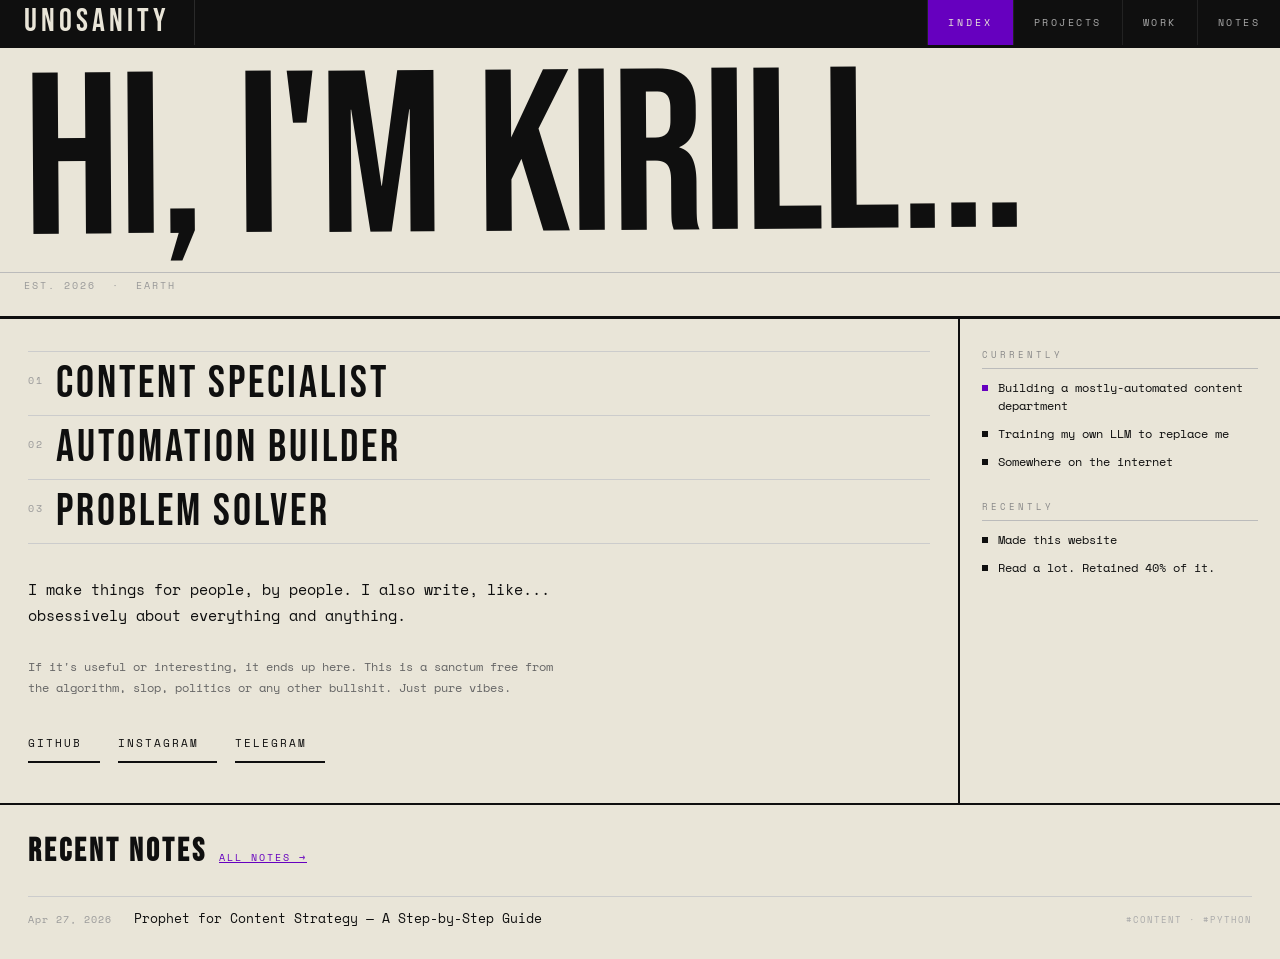
==== index.html @ cff2ff61 "Changed Hero Text" ====
<!DOCTYPE html><html lang="en"><head>


<meta charset="UTF-8">
<meta name="viewport" content="width=device-width, initial-scale=1.0">
<title>unosanity</title>
<link rel="stylesheet" href="style.css">
<script src="tweaks-apply.js"></script>
<style>
/* ─── HOME SPECIFIC ─── */
.hero {
  padding: 0 0 0 0;
  border-bottom: 3px solid var(--ink);
  overflow: hidden;
  position: relative;
}

.hero-name {
  font-family: var(--display);
  font-size: clamp(72px, 18vw, 240px);
  line-height: 0.85;
  letter-spacing: -2px;
  color: var(--ink);
  padding: 20px 24px 0;
  display: block;
  position: relative;
  /* slight askew */
  transform: rotate(-0.4deg);
  transform-origin: left bottom;
  word-break: break-word;
}

.hero-handle-row {
  display: flex;
  align-items: flex-end;
  justify-content: space-between;
  padding: 4px 24px 18px;
  border-top: 1px solid #bbb;
  margin-top: 8px;
  gap: 12px;
  flex-wrap: wrap;
}

.hero-handle {
  font-family: var(--display);
  font-size: clamp(28px, 4vw, 56px);
  letter-spacing: 8px;
  color: #777;
}

.hero-year {
  font-size: 10px;
  letter-spacing: 2px;
  color: #999;
  text-transform: uppercase;
  padding-bottom: 4px;
}

/* ─── CONTENT GRID ─── */
.content-grid {
  display: grid;
  grid-template-columns: 1fr 320px;
  border-bottom: 2px solid var(--ink);
}

@media (max-width: 820px) {
  .content-grid { grid-template-columns: 1fr; }
  .bio-col { border-right: none !important; border-bottom: 2px solid var(--ink); }
}

.bio-col {
  padding: 32px 28px 40px;
  border-right: 2px solid var(--ink);
}

.bio-intro {
  font-size: 15px;
  line-height: 1.75;
  max-width: 600px;
  margin-bottom: 28px;
}

.bio-intro strong { font-weight: 700; }

.tagline-stack {
  display: flex;
  flex-direction: column;
  gap: 0;
  margin-bottom: 32px;
}

.tagline-item {
  font-family: var(--display);
  font-size: clamp(28px, 3.5vw, 48px);
  letter-spacing: 3px;
  line-height: 1.05;
  border-top: 1px solid #ccc;
  padding: 8px 0;
}

.tagline-item:last-child { border-bottom: 1px solid #ccc; }

.tagline-item span {
  font-family: var(--mono);
  font-size: 10px;
  letter-spacing: 2px;
  color: #999;
  vertical-align: middle;
  margin-right: 12px;
  text-transform: uppercase;
}

/* links row */
.links-row {
  display: flex;
  flex-wrap: wrap;
  gap: 0;
  margin-top: 8px;
}

.ext-link {
  font-size: 11px;
  letter-spacing: 2px;
  text-transform: uppercase;
  padding: 8px 18px 8px 0;
  margin-right: 18px;
  border-bottom: 2px solid var(--ink);
  text-decoration: none;
  transition: color 0.1s;
}

.ext-link:hover { color: var(--red); border-color: var(--red); }

/* ─── STATUS SIDEBAR ─── */
.status-col {
  padding: 28px 22px;
}

.status-block {
  margin-bottom: 28px;
}

.status-block-title {
  font-size: 9px;
  letter-spacing: 3px;
  text-transform: uppercase;
  color: #888;
  border-bottom: 1px solid #bbb;
  padding-bottom: 6px;
  margin-bottom: 10px;
}

.status-item {
  display: flex;
  align-items: flex-start;
  gap: 10px;
  margin-bottom: 10px;
  font-size: 12px;
  line-height: 1.5;
}

.status-dot {
  width: 6px;
  height: 6px;
  background: var(--ink);
  flex-shrink: 0;
  margin-top: 6px;
}

.status-dot.red { background: var(--red); }

.now-playing {
  background: var(--ink);
  color: var(--bg);
  padding: 12px 14px;
  margin-top: 4px;
}

.now-playing .label {
  font-size: 8px;
  letter-spacing: 3px;
  text-transform: uppercase;
  color: #888;
  margin-bottom: 4px;
}

.now-playing .track {
  font-size: 12px;
  font-style: italic;
}

/* ─── RECENT NOTES STRIP ─── */
.recent-notes {
  padding: 20px 28px;
}

.recent-notes-header {
  display: flex;
  align-items: baseline;
  gap: 12px;
  margin-bottom: 16px;
}

.recent-notes-header h2 {
  font-family: var(--display);
  font-size: 32px;
  letter-spacing: 3px;
}

.recent-notes-header a {
  font-size: 10px;
  letter-spacing: 2px;
  text-transform: uppercase;
  color: var(--red);
  text-decoration: underline;
}

.note-row {
  display: grid;
  grid-template-columns: 90px 1fr auto;
  gap: 16px;
  align-items: baseline;
  padding: 10px 0;
  border-top: 1px solid #ccc;
  text-decoration: none;
  color: var(--ink);
  transition: background 0.1s;
}

.note-row:hover { background: rgba(0,0,0,0.03); }
.note-row:hover .note-title { text-decoration: underline; }

.note-date {
  font-size: 10px;
  color: #999;
  letter-spacing: 1px;
}

.note-title { font-size: 13px; }

.note-tags { font-size: 9px; color: #aaa; letter-spacing: 1px; text-transform: uppercase; }

/* ─── MOBILE TUNING ─── */
@media (max-width: 600px) {
  .hero-name { padding: 16px 16px 0; letter-spacing: -1px; }
  .hero-handle-row { padding: 4px 16px 14px; }
  .hero-year { font-size: 9px; letter-spacing: 1.5px; }

  .bio-col { padding: 24px 18px 30px; }
  .status-col { padding: 22px 18px; }

  .tagline-stack { margin-bottom: 24px; }
  .tagline-item { letter-spacing: 2px; padding: 10px 0; }
  .tagline-item span { margin-right: 8px; }

  .bio-intro { font-size: 14px; line-height: 1.7; margin-bottom: 22px; }

  .links-row { gap: 0; }
  .ext-link {
    font-size: 10px;
    letter-spacing: 1.5px;
    padding: 8px 14px 8px 0;
    margin-right: 14px;
  }

  .recent-notes { padding: 18px 18px; }
  .recent-notes-header h2 { font-size: 26px; letter-spacing: 2px; }
  .recent-notes-header { flex-wrap: wrap; gap: 8px; }

  .note-row {
    grid-template-columns: 1fr;
    gap: 4px;
    padding: 12px 0;
  }
  .note-date { font-size: 9px; }
  .note-title { font-size: 13px; }

  .now-playing { padding: 10px 12px; }
}

@media (max-width: 380px) {
  .hero-name { font-size: clamp(60px, 17vw, 100px); }
  .nav-logo { font-size: 20px; letter-spacing: 2px; padding: 0 12px; }
}
</style>
</head>
<body data-cc-id="cc-1" style="cursor: crosshair;">

<nav class="site-nav">
  <a class="nav-logo" href="index.html">UNOSANITY</a>
  <div class="nav-links">
    <a href="index.html" class="active">Index</a>
    <a href="projects.html">Projects</a>
    <a href="case-studies.html">Work</a>
    <a href="notes.html">Notes</a>
  </div>
</nav>



<main>

  <section class="hero">
    <span class="hero-name">Hi, I'm Kirill...</span>
    <div class="hero-handle-row">
      <span class="hero-year">est. 2026 &nbsp;·&nbsp; earth</span>
    </div>
  </section>

  <div class="content-grid">
    <div class="bio-col">

      <div class="tagline-stack">
        <div class="tagline-item"><span>01</span>Content Specialist</div>
        <div class="tagline-item"><span>02</span>Automation Builder</div>
        <div class="tagline-item"><span>03</span>Problem Solver</div>
      </div>

      <p class="bio-intro">
        I make things for people, by people. I also write, like... obsessively about everything and anything.
      </p>

      <p class="bio-intro" style="font-size: 12px; color: #666; max-width: 540px;">
        If it's useful or interesting, it ends up here. This is a sanctum free from the algorithm, slop, politics or any other bullshit. Just pure vibes.</p>



      <div class="links-row">
        <a class="ext-link" href="https://github.com/unosanity" target="_blank">GitHub</a>
        <a class="ext-link" href="https://instagram.com/unosanity" target="_blank">Instagram</a>
        <a class="ext-link" href="https://t.me/kaysane3x6" target="_blank">Telegram</a>
      </div>

    </div>

    <div class="status-col">

      <div class="status-block">
        <div class="status-block-title">Currently</div>
        <div class="status-item">
          <div class="status-dot red"></div>
          <div>Building a mostly-automated content department</div>
        </div>
        <div class="status-item">
          <div class="status-dot"></div>
          <div>Training my own LLM to replace me</div>
        </div>
        <div class="status-item">
          <div class="status-dot"></div>
          <div>Somewhere on the internet</div>
        </div>
      </div>

      <div class="status-block">
        <div class="status-block-title">Recently</div>
        <div class="status-item">
          <div class="status-dot"></div>
          <div>Made this website</div>
        </div>
        <div class="status-item">
          <div class="status-dot"></div>
          <div>Read a lot. Retained 40% of it.</div>
        </div>
      </div>

    </div>
  </div>

  <section class="recent-notes">
    <div class="recent-notes-header">
      <h2>Recent Notes</h2>
      <a href="notes.html">All notes →</a>
    </div>

    <a class="note-row" href="notes.html">
      <span class="note-date">Apr 27, 2026</span>
      <span class="note-title">Prophet for Content Strategy — A Step-by-Step Guide</span>
      <span class="note-tags">#content · #python</span>
    </a>

  </section>

</main>


<script src="pixel-trail.js"></script>
<script>initPixelTrail({ pixelSize: 16, fadeDuration: 1200, color: '#0f0f0f', opacity: 0.9, gooStrength: 4 });</script>
</body></html>
---- style.css ----
@import url('https://fonts.googleapis.com/css2?family=Bebas+Neue&family=Space+Mono:ital,wght@0,400;0,700;1,400&display=swap');

*, *::before, *::after { box-sizing: border-box; margin: 0; padding: 0; }

:root {
  --bg: #e9e5d8;
  --ink: #0f0f0f;
  --red: #6600bf;
  --mono: 'Space Mono', 'Courier New', monospace;
  --display: 'Bebas Neue', Impact, 'Arial Narrow', sans-serif;
}

html {
  scroll-behavior: smooth;
  -webkit-text-size-adjust: 100%;
  -webkit-tap-highlight-color: transparent;
}

body {
  background: var(--bg);
  color: var(--ink);
  font-family: var(--mono);
  font-size: 13px;
  line-height: 1.7;
  overflow-x: hidden;
  word-wrap: break-word;
  overflow-wrap: break-word;
}

img, svg, canvas { max-width: 100%; height: auto; }

a { color: inherit; text-decoration: none; }

::selection { background: var(--ink); color: var(--bg); }

/* ─── NAV ─── */
.site-nav {
  position: sticky;
  top: 0;
  z-index: 200;
  background: var(--ink);
  display: flex;
  align-items: stretch;
  height: 48px;
  border-bottom: 3px solid var(--ink);
}

.nav-logo {
  font-family: var(--display);
  font-size: 32px;
  letter-spacing: 4px;
  color: var(--bg);
  padding: 0 24px;
  display: flex;
  align-items: center;
  text-decoration: none;
  flex-shrink: 0;
  border-right: 1px solid #2a2a2a;
}

.nav-links { display: flex; margin-left: auto; }

.nav-links a {
  font-size: 10px;
  letter-spacing: 2.5px;
  text-transform: uppercase;
  color: #aaa;
  padding: 0 20px;
  display: flex;
  align-items: center;
  border-left: 1px solid #222;
  text-decoration: none;
  transition: color 0.1s, background 0.1s;
}

.nav-links a:hover { color: var(--bg); background: #1c1c1c; }
.nav-links a.active { color: var(--bg); background: var(--red); letter-spacing: 3px; }

/* mobile nav scroll */
@media (max-width: 600px) {
  .site-nav { height: 44px; }
  .nav-logo { font-size: 22px; letter-spacing: 2.5px; padding: 0 14px; }
  .nav-links {
    overflow-x: auto;
    -webkit-overflow-scrolling: touch;
    scrollbar-width: none;
  }
  .nav-links::-webkit-scrollbar { display: none; }
  .nav-links a {
    font-size: 9px;
    letter-spacing: 1.8px;
    padding: 0 12px;
    flex-shrink: 0;
  }
  .nav-links a.active { letter-spacing: 2px; }
}

/* ─── TICKER ─── */
.ticker {
  background: var(--red);
  color: var(--bg);
  font-size: 10px;
  letter-spacing: 3px;
  text-transform: uppercase;
  overflow: hidden;
  white-space: nowrap;
  padding: 6px 0;
  border-bottom: 2px solid var(--ink);
}

.ticker-inner {
  display: inline-block;
  animation: ticker 28s linear infinite;
}

@keyframes ticker {
  0%   { transform: translateX(0); }
  100% { transform: translateX(-50%); }
}

/* ─── UTILITY ─── */
.section-label {
  font-size: 10px;
  letter-spacing: 3px;
  text-transform: uppercase;
  color: #888;
  margin-bottom: 6px;
}

.ruled { border-top: 2px solid var(--ink); }
.ruled-thin { border-top: 1px solid #bbb; }
.ruled-bottom { border-bottom: 2px solid var(--ink); }

.tag-pill {
  display: inline-block;
  font-size: 9px;
  letter-spacing: 1.5px;
  text-transform: uppercase;
  border: 1px solid var(--ink);
  padding: 2px 8px;
  margin-right: 4px;
  margin-bottom: 2px;
  cursor: pointer;
  transition: background 0.1s, color 0.1s;
  font-family: var(--mono);
  min-height: 22px;
}

.tag-pill:hover,
.tag-pill.active { background: var(--ink); color: var(--bg); }

/* ─── TYPE BADGES ─── */
.type-badge {
  font-size: 9px;
  letter-spacing: 2px;
  text-transform: uppercase;
  padding: 2px 8px;
  font-family: var(--mono);
  border: 1px solid currentColor;
  display: inline-block;
}

.type-app      { color: #2a9d2a; border-color: #2a9d2a; }
.type-tool     { color: #b87c00; border-color: #b87c00; }
.type-art      { color: #1a5fc8; border-color: #1a5fc8; }
.type-essay    { color: var(--ink); border-color: var(--ink); }
.type-experiment { color: var(--red); border-color: var(--red); }

.type-automation  { color: #b87c00; border-color: #b87c00; }
.type-content     { color: #2a9d2a; border-color: #2a9d2a; }
.type-strategy    { color: #1a5fc8; border-color: #1a5fc8; }
.type-development { color: #9c27b0; border-color: #9c27b0; }

/* ─── PAGE TRANSITIONS ─── */
main { animation: fadein 0.2s ease; }
@keyframes fadein { from { opacity: 0; transform: translateY(4px); } to { opacity: 1; transform: none; } }

/* ─── MOBILE: hide pixel trail (touch screens) ─── */
@media (hover: none) and (pointer: coarse) {
  canvas[aria-hidden="true"] { display: none !important; }
}
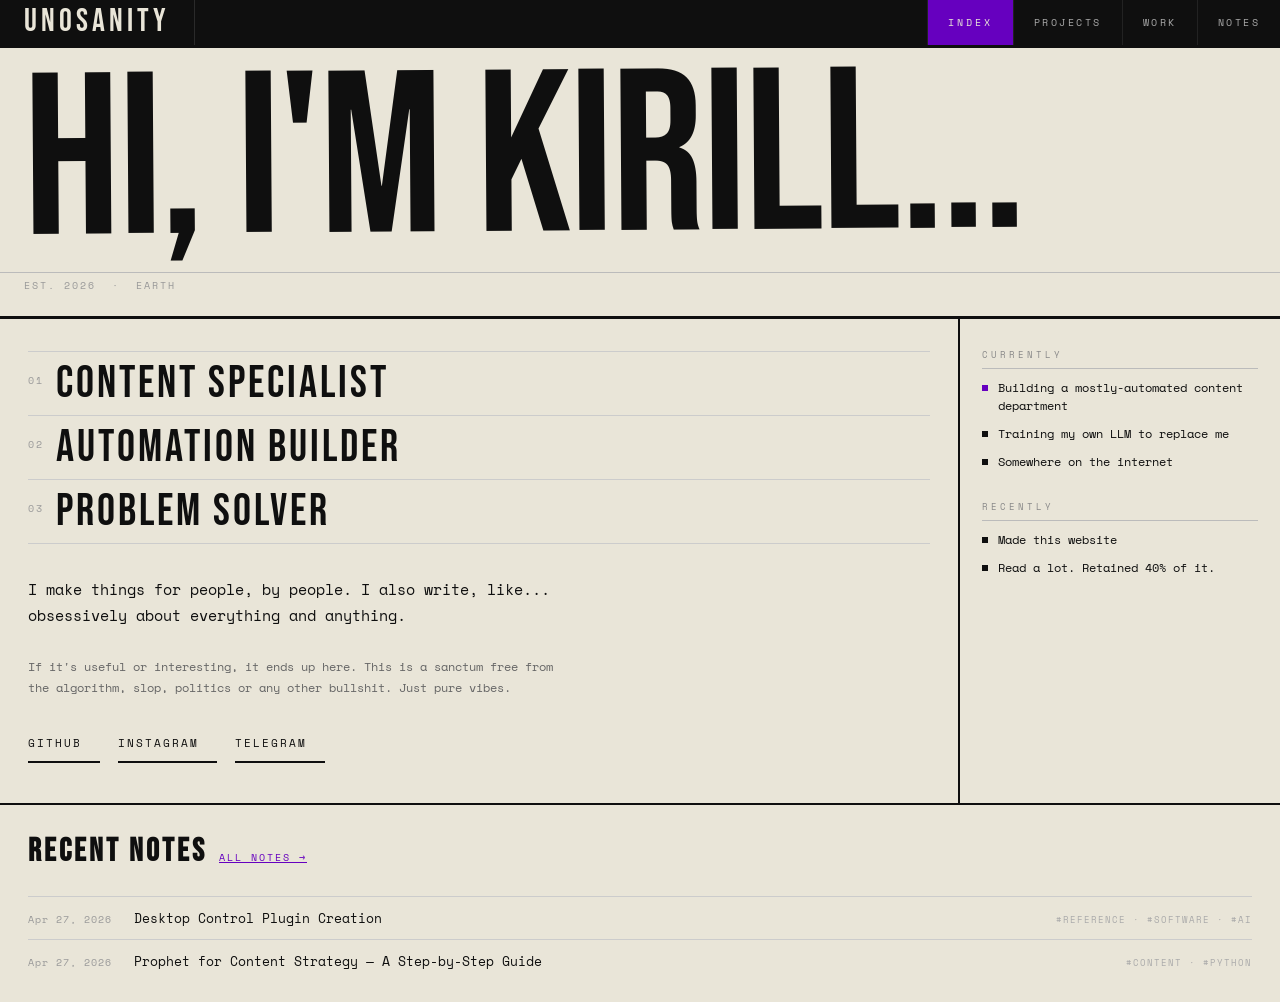
==== commit 1ec9278e: "Changed Hero Text" ====
--- a/index.html
+++ b/index.html
@@ -374,6 +374,12 @@
 
     <a class="note-row" href="notes.html">
       <span class="note-date">Apr 27, 2026</span>
+      <span class="note-title">Desktop Control Plugin Creation</span>
+      <span class="note-tags">#reference · #software · #AI</span>
+    </a>
+
+    <a class="note-row" href="notes.html">
+      <span class="note-date">Apr 27, 2026</span>
       <span class="note-title">Prophet for Content Strategy — A Step-by-Step Guide</span>
       <span class="note-tags">#content · #python</span>
     </a>
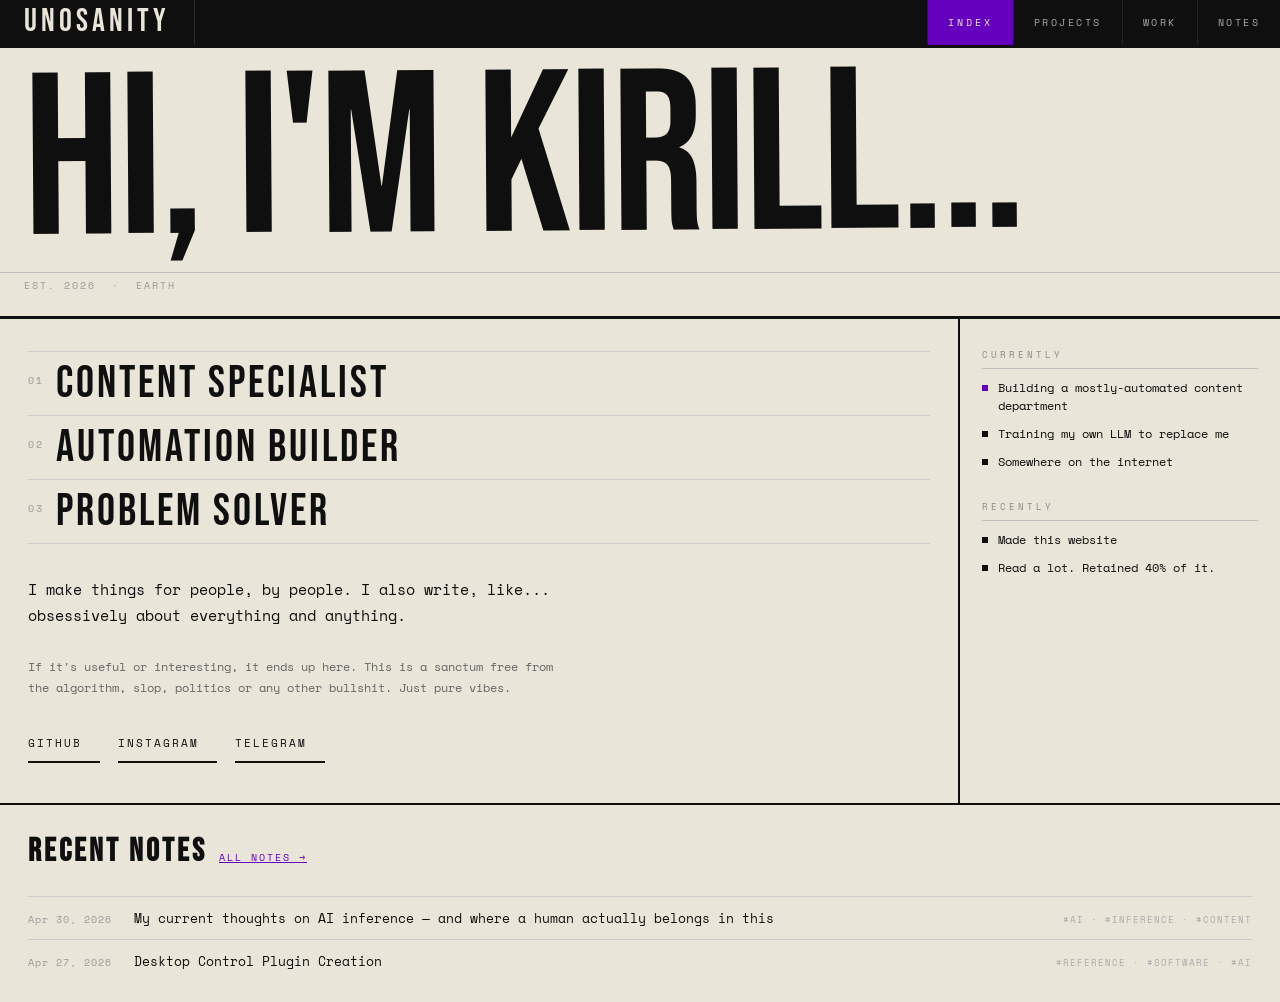
==== commit 151a11d3: "Add AI inference note" ====
--- a/index.html
+++ b/index.html
@@ -372,18 +372,18 @@
       <a href="notes.html">All notes →</a>
     </div>
 
-    <a class="note-row" href="notes.html">
+    <a class="note-row" href="notes.html#ai-inference-human-belongs">
+      <span class="note-date">Apr 30, 2026</span>
+      <span class="note-title">My current thoughts on AI inference — and where a human actually belongs in this</span>
+      <span class="note-tags">#AI · #inference · #content</span>
+    </a>
+
+    <a class="note-row" href="notes.html#desktop-control-plugin-creation">
       <span class="note-date">Apr 27, 2026</span>
       <span class="note-title">Desktop Control Plugin Creation</span>
       <span class="note-tags">#reference · #software · #AI</span>
     </a>
 
-    <a class="note-row" href="notes.html">
-      <span class="note-date">Apr 27, 2026</span>
-      <span class="note-title">Prophet for Content Strategy — A Step-by-Step Guide</span>
-      <span class="note-tags">#content · #python</span>
-    </a>
-
   </section>
 
 </main>
@@ -391,4 +391,4 @@
 
 <script src="pixel-trail.js"></script>
 <script>initPixelTrail({ pixelSize: 16, fadeDuration: 1200, color: '#0f0f0f', opacity: 0.9, gooStrength: 4 });</script>
-</body></html>+</body></html>
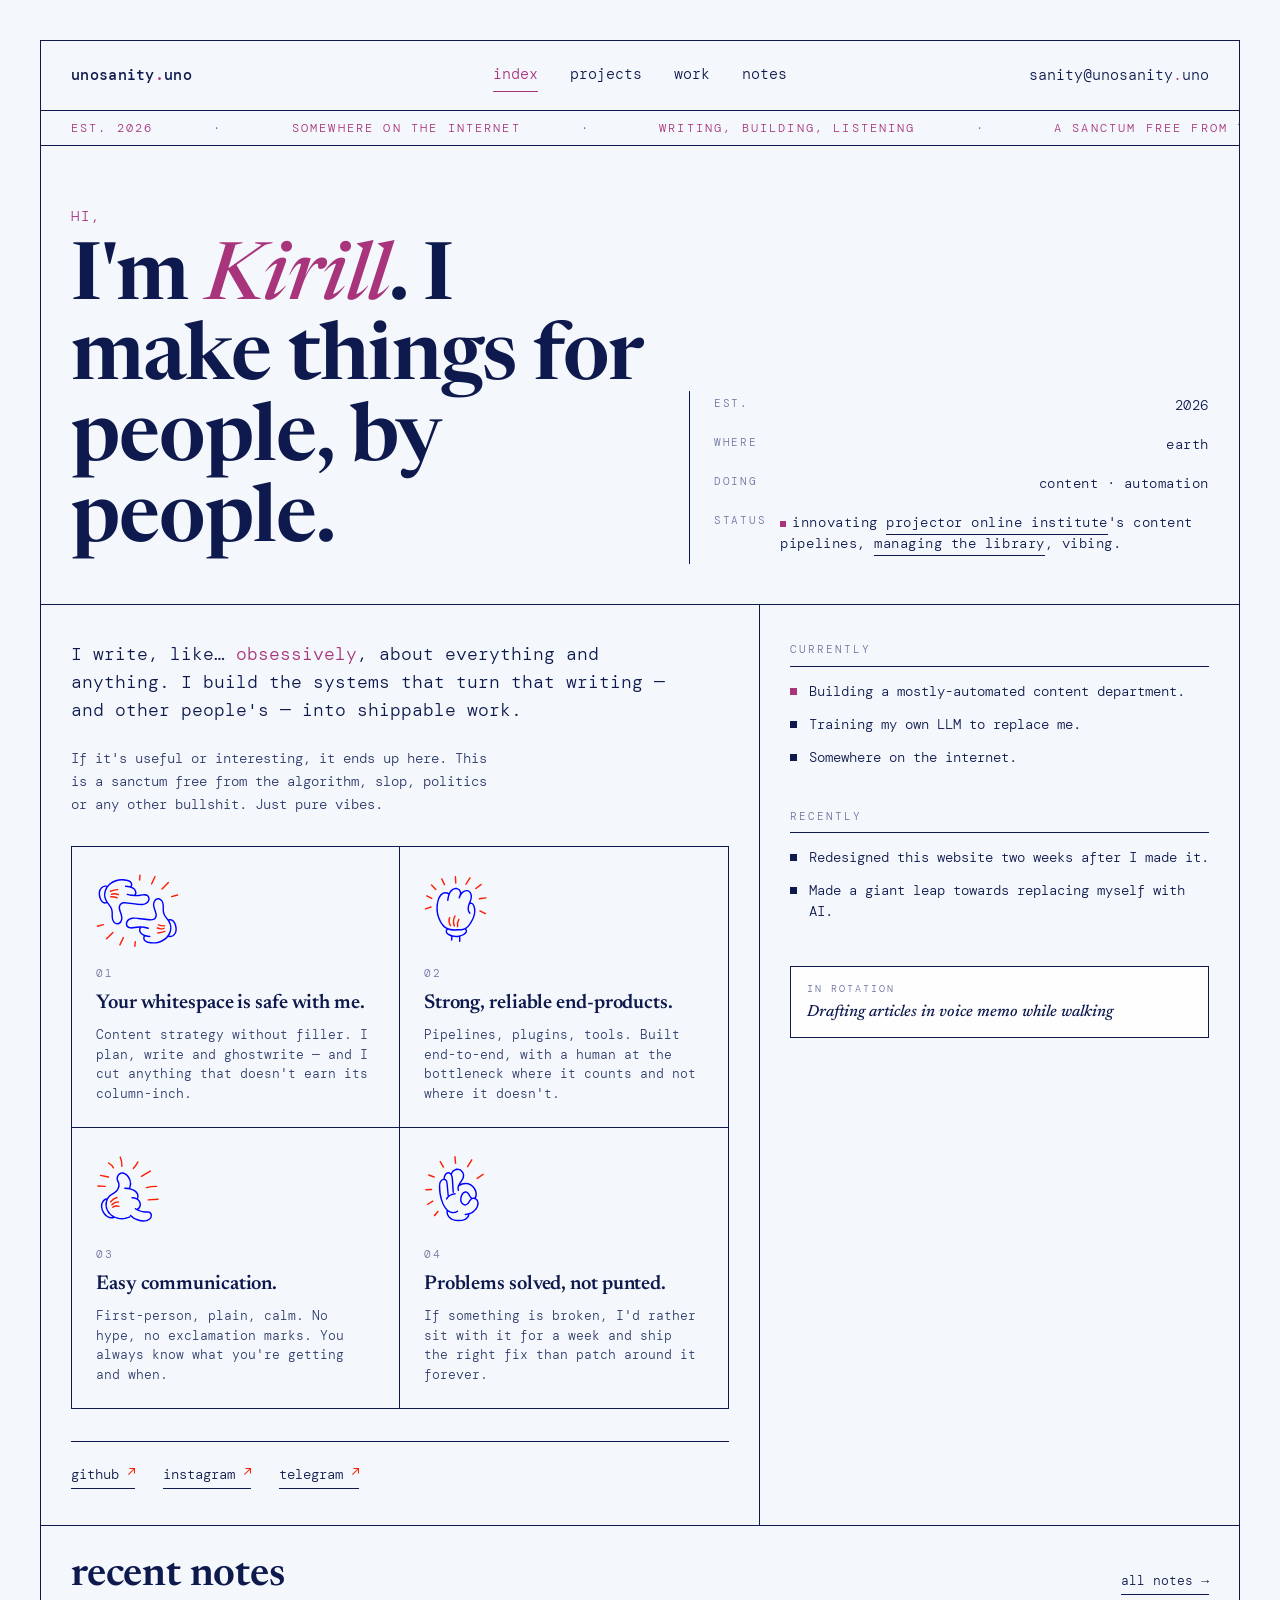
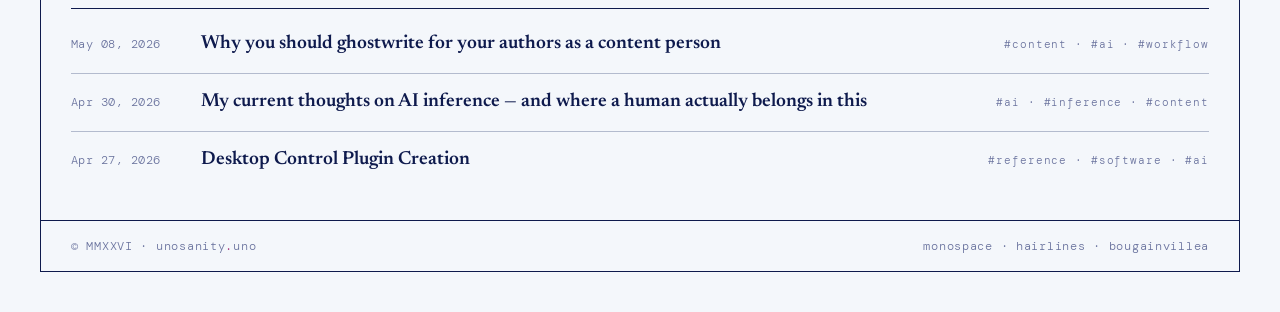
==== commit 45e68c92: "Add files via upload" ====
--- a/index.html
+++ b/index.html
@@ -1,394 +1,536 @@
-<!DOCTYPE html><html lang="en"><head>
-
-
+<!DOCTYPE html>
+<html lang="en">
+<head>
 <meta charset="UTF-8">
 <meta name="viewport" content="width=device-width, initial-scale=1.0">
 <title>unosanity</title>
+<link rel="icon" href="assets/favicon.png">
 <link rel="stylesheet" href="style.css">
-<script src="tweaks-apply.js"></script>
 <style>
-/* ─── HOME SPECIFIC ─── */
+/* ─── HOME ─────────────────────────────────────────────── */
+
 .hero {
-  padding: 0 0 0 0;
-  border-bottom: 3px solid var(--ink);
-  overflow: hidden;
-  position: relative;
-}
-
-.hero-name {
-  font-family: var(--display);
-  font-size: clamp(72px, 18vw, 240px);
-  line-height: 0.85;
-  letter-spacing: -2px;
-  color: var(--ink);
-  padding: 20px 24px 0;
-  display: block;
-  position: relative;
-  /* slight askew */
-  transform: rotate(-0.4deg);
-  transform-origin: left bottom;
-  word-break: break-word;
-}
-
-.hero-handle-row {
-  display: flex;
-  align-items: flex-end;
+  padding: 60px var(--gutter) 40px;
+  border-bottom: 1px solid var(--fg);
+  display: grid;
+  grid-template-columns: 1fr 0.9fr;
+  gap: 40px;
+  align-items: end;
+}
+
+@media (max-width: 900px) {
+  .hero { grid-template-columns: 1fr; gap: 30px; padding: 44px 18px 32px; }
+}
+
+.hero-eyebrow {
+  font-family: var(--font-mono);
+  font-size: 14px;
+  letter-spacing: var(--tracking-caps);
+  text-transform: uppercase;
+  color: var(--bougainvillea);
+  margin-bottom: 14px;
+}
+
+.hero-h1 {
+  font-family: var(--font-serif);
+  font-weight: 600;
+  font-size: clamp(44px, 6.2vw, 84px);
+  line-height: 1.02;
+  letter-spacing: -0.01em;
+  color: var(--fg);
+  max-width: 14ch;
+}
+.hero-h1 em {
+  font-style: italic;
+  font-weight: 500;
+  color: var(--bougainvillea);
+}
+
+.hero-meta {
+  font-family: var(--font-mono);
+  font-size: 13px;
+  color: var(--fg-mute);
+  letter-spacing: 0.04em;
+  display: flex;
+  flex-direction: column;
+  gap: 10px;
+  align-self: end;
+  padding-bottom: 6px;
+  border-left: 1px solid var(--fg);
+  padding-left: 24px;
+}
+.hero-meta .row {
+  display: flex;
   justify-content: space-between;
-  padding: 4px 24px 18px;
-  border-top: 1px solid #bbb;
-  margin-top: 8px;
-  gap: 12px;
-  flex-wrap: wrap;
-}
-
-.hero-handle {
-  font-family: var(--display);
-  font-size: clamp(28px, 4vw, 56px);
-  letter-spacing: 8px;
-  color: #777;
-}
-
-.hero-year {
-  font-size: 10px;
-  letter-spacing: 2px;
-  color: #999;
-  text-transform: uppercase;
-  padding-bottom: 4px;
-}
-
-/* ─── CONTENT GRID ─── */
+  gap: 14px;
+  padding: 4px 0;
+}
+.hero-meta .k { color: var(--fg-mute); text-transform: uppercase; letter-spacing: 0.16em; font-size: 11px; }
+.hero-meta .v { color: var(--fg); font-size: 14px; }
+
+@media (max-width: 900px) {
+  .hero-meta { border-left: none; border-top: 1px solid var(--fg); padding: 18px 0 0; }
+}
+
+/* ─── BIO + STATUS GRID ─────────────────────────────────── */
 .content-grid {
   display: grid;
-  grid-template-columns: 1fr 320px;
-  border-bottom: 2px solid var(--ink);
-}
-
-@media (max-width: 820px) {
+  grid-template-columns: 1.5fr 1fr;
+  border-bottom: 1px solid var(--fg);
+}
+
+@media (max-width: 900px) {
   .content-grid { grid-template-columns: 1fr; }
-  .bio-col { border-right: none !important; border-bottom: 2px solid var(--ink); }
+  .bio-col { border-right: none !important; border-bottom: 1px solid var(--fg); }
 }
 
 .bio-col {
-  padding: 32px 28px 40px;
-  border-right: 2px solid var(--ink);
+  padding: 36px var(--gutter) 40px;
+  border-right: 1px solid var(--fg);
 }
 
 .bio-intro {
-  font-size: 15px;
-  line-height: 1.75;
-  max-width: 600px;
-  margin-bottom: 28px;
-}
-
-.bio-intro strong { font-weight: 700; }
-
-.tagline-stack {
+  font-family: var(--font-mono);
+  font-weight: 300;
+  font-size: 18px;
+  line-height: 1.55;
+  max-width: 56ch;
+  margin-bottom: 22px;
+  color: var(--fg);
+}
+.bio-intro strong { font-weight: 500; }
+.bio-intro em { font-style: normal; color: var(--bougainvillea); }
+
+.bio-secondary {
+  font-family: var(--font-mono);
+  font-weight: 300;
+  font-size: 14px;
+  line-height: 1.65;
+  max-width: 52ch;
+  color: var(--fg-soft);
+  margin-bottom: 30px;
+}
+
+/* USP grid — 4-cell hairline frame with outline icons */
+.usp-grid {
+  display: grid;
+  grid-template-columns: 1fr 1fr;
+  border: 1px solid var(--fg);
+  margin-bottom: 32px;
+}
+.usp-cell {
+  padding: 22px 24px 24px;
   display: flex;
   flex-direction: column;
-  gap: 0;
-  margin-bottom: 32px;
-}
-
-.tagline-item {
-  font-family: var(--display);
-  font-size: clamp(28px, 3.5vw, 48px);
-  letter-spacing: 3px;
-  line-height: 1.05;
-  border-top: 1px solid #ccc;
-  padding: 8px 0;
-}
-
-.tagline-item:last-child { border-bottom: 1px solid #ccc; }
-
-.tagline-item span {
-  font-family: var(--mono);
+  gap: 10px;
+}
+.usp-cell:nth-child(odd) { border-right: 1px solid var(--fg); }
+.usp-cell:nth-child(-n+2) { border-bottom: 1px solid var(--fg); }
+
+.usp-cell img {
+  width: 96px;
+  height: auto;
+  margin-bottom: 4px;
+}
+
+.usp-cell h3 {
+  font-family: var(--font-serif);
+  font-weight: 600;
+  font-size: 20px;
+  line-height: 1.2;
+  color: var(--fg);
+}
+
+.usp-cell p {
+  font-family: var(--font-mono);
+  font-size: 13px;
+  font-weight: 300;
+  line-height: 1.5;
+  color: var(--fg-soft);
+}
+
+.usp-num {
+  font-family: var(--font-mono);
+  font-size: 11px;
+  letter-spacing: 0.18em;
+  color: var(--fg-mute);
+  text-transform: uppercase;
+}
+
+@media (max-width: 600px) {
+  .usp-grid { grid-template-columns: 1fr; }
+  .usp-cell:nth-child(odd) { border-right: none; }
+  .usp-cell:nth-child(-n+3) { border-bottom: 1px solid var(--fg); }
+  .usp-cell { padding: 18px 18px 22px; }
+  .usp-cell img { width: 80px; }
+}
+
+/* external links row */
+.links-row {
+  display: flex;
+  flex-wrap: wrap;
+  gap: 28px;
+  padding-top: 22px;
+  border-top: 1px solid var(--fg);
+}
+
+.ext-link {
+  position: relative;
+  font-family: var(--font-mono);
+  font-size: 14px;
+  color: var(--fg);
+  text-decoration: none;
+  padding-right: 16px;
+  transition: color var(--t-base) var(--ease);
+}
+.ext-link::after {
+  content: "";
+  position: absolute;
+  left: 0; right: 16px; bottom: -4px;
+  height: 1px;
+  background: var(--fg);
+  transition: transform var(--t-base) var(--ease), background-color var(--t-base) var(--ease);
+}
+.ext-link::before {
+  content: "";
+  position: absolute;
+  top: 4px; right: 0;
+  width: 7px; height: 7px;
+  background: url(assets/icons/link-arrow--small-14.png) center/7px no-repeat;
+  transition: transform var(--t-base) var(--ease);
+}
+.ext-link:hover { color: var(--bougainvillea); }
+.ext-link:hover::after { background: var(--bougainvillea); transform: translateY(-3px); }
+.ext-link:hover::before { transform: translate(3px, -3px); }
+
+/* ─── STATUS SIDEBAR ───────────────────────────────────── */
+.status-col {
+  padding: 36px var(--gutter) 40px;
+  display: flex;
+  flex-direction: column;
+  gap: 28px;
+}
+
+.status-block-title {
+  font-family: var(--font-mono);
+  font-size: 11px;
+  letter-spacing: 0.18em;
+  text-transform: uppercase;
+  color: var(--fg-mute);
+  border-bottom: 1px solid var(--fg);
+  padding-bottom: 8px;
+  margin-bottom: 14px;
+}
+
+.status-item {
+  display: flex;
+  align-items: flex-start;
+  gap: 12px;
+  margin-bottom: 12px;
+  font-family: var(--font-mono);
+  font-size: 14px;
+  line-height: 1.5;
+  color: var(--fg);
+}
+
+.status-dot {
+  width: 7px;
+  height: 7px;
+  background: var(--fg);
+  flex-shrink: 0;
+  margin-top: 7px;
+}
+.status-dot.accent { background: var(--bougainvillea); }
+
+.now-playing {
+  border: 1px solid var(--fg);
+  padding: 14px 16px;
+  margin-top: 4px;
+  background: var(--bg-pure);
+}
+.now-playing .label {
+  font-family: var(--font-mono);
   font-size: 10px;
-  letter-spacing: 2px;
-  color: #999;
-  vertical-align: middle;
-  margin-right: 12px;
+  letter-spacing: 0.2em;
   text-transform: uppercase;
-}
-
-/* links row */
-.links-row {
-  display: flex;
+  color: var(--fg-mute);
+  margin-bottom: 6px;
+}
+.now-playing .track {
+  font-family: var(--font-serif);
+  font-style: italic;
+  font-weight: 500;
+  font-size: 16px;
+  color: var(--fg);
+  line-height: 1.3;
+}
+
+/* ─── RECENT NOTES ─────────────────────────────────────── */
+.recent-notes {
+  padding: 30px var(--gutter) 32px;
+}
+
+.recent-notes-header {
+  display: flex;
+  align-items: baseline;
+  gap: 18px;
+  margin-bottom: 18px;
+  border-bottom: 1px solid var(--fg);
+  padding-bottom: 12px;
   flex-wrap: wrap;
-  gap: 0;
-  margin-top: 8px;
-}
-
-.ext-link {
-  font-size: 11px;
-  letter-spacing: 2px;
-  text-transform: uppercase;
-  padding: 8px 18px 8px 0;
-  margin-right: 18px;
-  border-bottom: 2px solid var(--ink);
-  text-decoration: none;
-  transition: color 0.1s;
-}
-
-.ext-link:hover { color: var(--red); border-color: var(--red); }
-
-/* ─── STATUS SIDEBAR ─── */
-.status-col {
-  padding: 28px 22px;
-}
-
-.status-block {
-  margin-bottom: 28px;
-}
-
-.status-block-title {
-  font-size: 9px;
-  letter-spacing: 3px;
-  text-transform: uppercase;
-  color: #888;
-  border-bottom: 1px solid #bbb;
-  padding-bottom: 6px;
-  margin-bottom: 10px;
-}
-
-.status-item {
-  display: flex;
-  align-items: flex-start;
-  gap: 10px;
-  margin-bottom: 10px;
-  font-size: 12px;
-  line-height: 1.5;
-}
-
-.status-dot {
-  width: 6px;
-  height: 6px;
-  background: var(--ink);
-  flex-shrink: 0;
-  margin-top: 6px;
-}
-
-.status-dot.red { background: var(--red); }
-
-.now-playing {
-  background: var(--ink);
-  color: var(--bg);
-  padding: 12px 14px;
-  margin-top: 4px;
-}
-
-.now-playing .label {
-  font-size: 8px;
-  letter-spacing: 3px;
-  text-transform: uppercase;
-  color: #888;
-  margin-bottom: 4px;
-}
-
-.now-playing .track {
-  font-size: 12px;
-  font-style: italic;
-}
-
-/* ─── RECENT NOTES STRIP ─── */
-.recent-notes {
-  padding: 20px 28px;
-}
-
-.recent-notes-header {
-  display: flex;
-  align-items: baseline;
-  gap: 12px;
-  margin-bottom: 16px;
-}
-
+}
 .recent-notes-header h2 {
-  font-family: var(--display);
-  font-size: 32px;
-  letter-spacing: 3px;
-}
-
-.recent-notes-header a {
-  font-size: 10px;
-  letter-spacing: 2px;
-  text-transform: uppercase;
-  color: var(--red);
-  text-decoration: underline;
+  font-family: var(--font-serif);
+  font-weight: 600;
+  font-size: clamp(28px, 3.4vw, 40px);
+  line-height: 1;
+  color: var(--fg);
+}
+.recent-notes-header .all-notes {
+  margin-left: auto;
+  font-family: var(--font-mono);
+  font-size: 13px;
 }
 
 .note-row {
   display: grid;
-  grid-template-columns: 90px 1fr auto;
-  gap: 16px;
+  grid-template-columns: 110px 1fr auto;
+  gap: 20px;
   align-items: baseline;
-  padding: 10px 0;
-  border-top: 1px solid #ccc;
+  padding: 16px 0;
+  border-top: 1px solid color-mix(in oklab, var(--fg) 25%, var(--bg));
   text-decoration: none;
-  color: var(--ink);
-  transition: background 0.1s;
-}
-
-.note-row:hover { background: rgba(0,0,0,0.03); }
-.note-row:hover .note-title { text-decoration: underline; }
-
-.note-date {
-  font-size: 10px;
-  color: #999;
-  letter-spacing: 1px;
-}
-
-.note-title { font-size: 13px; }
-
-.note-tags { font-size: 9px; color: #aaa; letter-spacing: 1px; text-transform: uppercase; }
-
-/* ─── MOBILE TUNING ─── */
-@media (max-width: 600px) {
-  .hero-name { padding: 16px 16px 0; letter-spacing: -1px; }
-  .hero-handle-row { padding: 4px 16px 14px; }
-  .hero-year { font-size: 9px; letter-spacing: 1.5px; }
-
-  .bio-col { padding: 24px 18px 30px; }
-  .status-col { padding: 22px 18px; }
-
-  .tagline-stack { margin-bottom: 24px; }
-  .tagline-item { letter-spacing: 2px; padding: 10px 0; }
-  .tagline-item span { margin-right: 8px; }
-
-  .bio-intro { font-size: 14px; line-height: 1.7; margin-bottom: 22px; }
-
-  .links-row { gap: 0; }
-  .ext-link {
-    font-size: 10px;
-    letter-spacing: 1.5px;
-    padding: 8px 14px 8px 0;
-    margin-right: 14px;
-  }
-
-  .recent-notes { padding: 18px 18px; }
-  .recent-notes-header h2 { font-size: 26px; letter-spacing: 2px; }
-  .recent-notes-header { flex-wrap: wrap; gap: 8px; }
-
+  color: var(--fg);
+  transition: background var(--t-base) var(--ease);
+}
+.note-row:hover { background: var(--bg-frost); }
+.note-row:first-of-type { border-top-color: transparent; padding-top: 4px; }
+
+.note-row .note-date {
+  font-family: var(--font-mono);
+  font-size: 12px;
+  color: var(--fg-mute);
+  letter-spacing: 0.04em;
+}
+
+.note-row .note-title {
+  font-family: var(--font-serif);
+  font-weight: 600;
+  font-size: 19px;
+  line-height: 1.3;
+  color: var(--fg);
+  transition: color var(--t-base) var(--ease);
+}
+
+.note-row:hover .note-title { color: var(--bougainvillea); }
+
+.note-row .note-tags {
+  font-family: var(--font-mono);
+  font-size: 11px;
+  letter-spacing: 0.08em;
+  text-transform: lowercase;
+  color: var(--fg-mute);
+  text-align: right;
+}
+
+@media (max-width: 720px) {
   .note-row {
     grid-template-columns: 1fr;
     gap: 4px;
-    padding: 12px 0;
+    padding: 14px 0;
   }
-  .note-date { font-size: 9px; }
-  .note-title { font-size: 13px; }
-
-  .now-playing { padding: 10px 12px; }
-}
-
-@media (max-width: 380px) {
-  .hero-name { font-size: clamp(60px, 17vw, 100px); }
-  .nav-logo { font-size: 20px; letter-spacing: 2px; padding: 0 12px; }
-}
+  .note-row .note-tags { text-align: left; }
+}
+
+/* ─── FOOTER ────────────────────────────────────────────── */
+.site-footer {
+  border-top: 1px solid var(--fg);
+  padding: 16px var(--gutter);
+  display: flex;
+  align-items: center;
+  justify-content: space-between;
+  font-family: var(--font-mono);
+  font-size: 12px;
+  color: var(--fg-mute);
+  letter-spacing: 0.06em;
+  flex-wrap: wrap;
+  gap: 12px;
+}
+.site-footer em { font-style: normal; color: var(--bougainvillea); }
 </style>
 </head>
-<body data-cc-id="cc-1" style="cursor: crosshair;">
-
-<nav class="site-nav">
-  <a class="nav-logo" href="index.html">UNOSANITY</a>
-  <div class="nav-links">
-    <a href="index.html" class="active">Index</a>
-    <a href="projects.html">Projects</a>
-    <a href="case-studies.html">Work</a>
-    <a href="notes.html">Notes</a>
-  </div>
-</nav>
-
-
-
-<main>
-
-  <section class="hero">
-    <span class="hero-name">Hi, I'm Kirill...</span>
-    <div class="hero-handle-row">
-      <span class="hero-year">est. 2026 &nbsp;·&nbsp; earth</span>
+<body>
+
+<div class="frame">
+
+  <nav class="site-nav">
+    <a class="nav-logo" href="index.html">unosanity<em>.</em>uno</a>
+    <div class="nav-links">
+      <a href="index.html" class="active">index</a>
+      <a href="projects.html">projects</a>
+      <a href="case-studies.html">work</a>
+      <a href="notes.html">notes</a>
     </div>
-  </section>
-
-  <div class="content-grid">
-    <div class="bio-col">
-
-      <div class="tagline-stack">
-        <div class="tagline-item"><span>01</span>Content Specialist</div>
-        <div class="tagline-item"><span>02</span>Automation Builder</div>
-        <div class="tagline-item"><span>03</span>Problem Solver</div>
-      </div>
-
-      <p class="bio-intro">
-        I make things for people, by people. I also write, like... obsessively about everything and anything.
-      </p>
-
-      <p class="bio-intro" style="font-size: 12px; color: #666; max-width: 540px;">
-        If it's useful or interesting, it ends up here. This is a sanctum free from the algorithm, slop, politics or any other bullshit. Just pure vibes.</p>
-
-
-
-      <div class="links-row">
-        <a class="ext-link" href="https://github.com/unosanity" target="_blank">GitHub</a>
-        <a class="ext-link" href="https://instagram.com/unosanity" target="_blank">Instagram</a>
-        <a class="ext-link" href="https://t.me/kaysane3x6" target="_blank">Telegram</a>
-      </div>
-
-    </div>
-
-    <div class="status-col">
-
-      <div class="status-block">
-        <div class="status-block-title">Currently</div>
-        <div class="status-item">
-          <div class="status-dot red"></div>
-          <div>Building a mostly-automated content department</div>
-        </div>
-        <div class="status-item">
-          <div class="status-dot"></div>
-          <div>Training my own LLM to replace me</div>
-        </div>
-        <div class="status-item">
-          <div class="status-dot"></div>
-          <div>Somewhere on the internet</div>
-        </div>
-      </div>
-
-      <div class="status-block">
-        <div class="status-block-title">Recently</div>
-        <div class="status-item">
-          <div class="status-dot"></div>
-          <div>Made this website</div>
-        </div>
-        <div class="status-item">
-          <div class="status-dot"></div>
-          <div>Read a lot. Retained 40% of it.</div>
-        </div>
-      </div>
-
+    <a class="nav-email" href="https://t.me/kaysane3x6">sanity@unosanity<em>.</em>uno</a>
+  </nav>
+
+  <div class="ticker">
+    <div class="ticker-inner">
+      <span>est. 2026</span><span class="dot">·</span>
+      <span>somewhere on the internet</span><span class="dot">·</span>
+      <span>writing, building, listening</span><span class="dot">·</span>
+      <span>a sanctum free from the algorithm</span><span class="dot">·</span>
+      <span>est. 2026</span><span class="dot">·</span>
+      <span>somewhere on the internet</span><span class="dot">·</span>
+      <span>writing, building, listening</span><span class="dot">·</span>
+      <span>a sanctum free from the algorithm</span><span class="dot">·</span>
     </div>
   </div>
 
-  <section class="recent-notes">
-    <div class="recent-notes-header">
-      <h2>Recent Notes</h2>
-      <a href="notes.html">All notes →</a>
+  <main>
+
+    <section class="hero">
+      <div>
+        <div class="hero-eyebrow">Hi,</div>
+        <h1 class="hero-h1">I'm <em>Kirill</em>. I make things for people, by people.</h1>
+      </div>
+      <div class="hero-meta">
+        <div class="row"><span class="k">Est.</span><span class="v">2026</span></div>
+        <div class="row"><span class="k">Where</span><span class="v">earth</span></div>
+        <div class="row"><span class="k">Doing</span><span class="v">content · automation</span></div>
+        <div class="row"><span class="k">Status</span><span class="v"><span style="display:inline-block;width:6px;height:6px;background:var(--bougainvillea);margin-right:6px;vertical-align:middle"></span>innovating <a href="https://prjctr.com" target="_blank" rel="noopener" class="ks-link">projector online institute</a>'s content pipelines, <a href="https://prjctr.com/library" target="_blank" rel="noopener" class="ks-link">managing the library</a>, vibing.</span></div>
+      </div>
+    </section>
+
+    <div class="content-grid">
+
+      <section class="bio-col">
+
+        <p class="bio-intro">
+          I write, like… <em>obsessively</em>, about everything and anything. I build the systems that turn that writing — and other people's — into shippable work.
+        </p>
+
+        <p class="bio-secondary">
+          If it's useful or interesting, it ends up here. This is a sanctum free from the algorithm, slop, politics or any other bullshit. Just pure vibes.
+        </p>
+
+        <div class="usp-grid">
+          <div class="usp-cell">
+            <img src="assets/icons/icon-whitespace.svg" alt="">
+            <span class="usp-num">01</span>
+            <h3>Your whitespace is safe with me.</h3>
+            <p>Content strategy without filler. I plan, write and ghostwrite — and I cut anything that doesn't earn its column-inch.</p>
+          </div>
+          <div class="usp-cell">
+            <img src="assets/icons/icon-strong.svg" alt="">
+            <span class="usp-num">02</span>
+            <h3>Strong, reliable end-products.</h3>
+            <p>Pipelines, plugins, tools. Built end-to-end, with a human at the bottleneck where it counts and not where it doesn't.</p>
+          </div>
+          <div class="usp-cell">
+            <img src="assets/icons/icon-call.svg" alt="">
+            <span class="usp-num">03</span>
+            <h3>Easy communication.</h3>
+            <p>First-person, plain, calm. No hype, no exclamation marks. You always know what you're getting and when.</p>
+          </div>
+          <div class="usp-cell">
+            <img src="assets/icons/icon-ok.svg" alt="">
+            <span class="usp-num">04</span>
+            <h3>Problems solved, not punted.</h3>
+            <p>If something is broken, I'd rather sit with it for a week and ship the right fix than patch around it forever.</p>
+          </div>
+        </div>
+
+        <div class="links-row">
+          <a class="ext-link" href="https://github.com/unosanity" target="_blank" rel="noopener">github</a>
+          <a class="ext-link" href="https://instagram.com/unosanity" target="_blank" rel="noopener">instagram</a>
+          <a class="ext-link" href="https://t.me/kaysane3x6" target="_blank" rel="noopener">telegram</a>
+        </div>
+
+      </section>
+
+      <aside class="status-col">
+
+        <div class="status-block">
+          <div class="status-block-title">Currently</div>
+          <div class="status-item">
+            <div class="status-dot accent"></div>
+            <div>Building a mostly-automated content department.</div>
+          </div>
+          <div class="status-item">
+            <div class="status-dot"></div>
+            <div>Training my own LLM to replace me.</div>
+          </div>
+          <div class="status-item">
+            <div class="status-dot"></div>
+            <div>Somewhere on the internet.</div>
+          </div>
+        </div>
+
+        <div class="status-block">
+          <div class="status-block-title">Recently</div>
+          <div class="status-item">
+            <div class="status-dot"></div>
+            <div>Redesigned this website two weeks after I made it.</div>
+          </div>
+          <div class="status-item">
+            <div class="status-dot"></div>
+            <div>Made a giant leap towards replacing myself with AI.</div>
+          </div>
+        </div>
+
+        <div class="now-playing">
+          <div class="label">In rotation</div>
+          <div class="track">Drafting articles in voice memo while walking</div>
+        </div>
+
+      </aside>
+
     </div>
 
-    <a class="note-row" href="notes.html#ai-inference-human-belongs">
-      <span class="note-date">Apr 30, 2026</span>
-      <span class="note-title">My current thoughts on AI inference — and where a human actually belongs in this</span>
-      <span class="note-tags">#AI · #inference · #content</span>
-    </a>
-
-    <a class="note-row" href="notes.html#desktop-control-plugin-creation">
-      <span class="note-date">Apr 27, 2026</span>
-      <span class="note-title">Desktop Control Plugin Creation</span>
-      <span class="note-tags">#reference · #software · #AI</span>
-    </a>
-
-  </section>
-
-</main>
-
+    <section class="recent-notes">
+      <div class="recent-notes-header">
+        <h2>recent notes</h2>
+        <a class="ks-link all-notes" href="notes.html">all notes →</a>
+      </div>
+
+      <a class="note-row" href="notes.html#ghostwrite-for-your-authors">
+        <span class="note-date">May 08, 2026</span>
+        <span class="note-title">Why you should ghostwrite for your authors as a content person</span>
+        <span class="note-tags">#content · #ai · #workflow</span>
+      </a>
+
+      <a class="note-row" href="notes.html#ai-inference-human-belongs">
+        <span class="note-date">Apr 30, 2026</span>
+        <span class="note-title">My current thoughts on AI inference — and where a human actually belongs in this</span>
+        <span class="note-tags">#ai · #inference · #content</span>
+      </a>
+
+      <a class="note-row" href="notes.html#desktop-control-plugin-creation">
+        <span class="note-date">Apr 27, 2026</span>
+        <span class="note-title">Desktop Control Plugin Creation</span>
+        <span class="note-tags">#reference · #software · #ai</span>
+      </a>
+
+    </section>
+
+    <footer class="site-footer">
+      <span>© MMXXVI · unosanity<em>.</em>uno</span>
+      <span>monospace · hairlines · bougainvillea</span>
+    </footer>
+
+  </main>
+</div>
 
 <script src="pixel-trail.js"></script>
-<script>initPixelTrail({ pixelSize: 16, fadeDuration: 1200, color: '#0f0f0f', opacity: 0.9, gooStrength: 4 });</script>
-</body></html>
+<script>
+  initPixelTrail({
+    pixelSize: 14,
+    fadeDuration: 1200,
+    color: '#A8347C',
+    opacity: 0.45,
+    gooStrength: 4
+  });
+</script>
+</body>
+</html>
--- a/style.css
+++ b/style.css
@@ -1,13 +1,49 @@
-@import url('https://fonts.googleapis.com/css2?family=Bebas+Neue&family=Space+Mono:ital,wght@0,400;0,700;1,400&display=swap');
+/* ============================================================
+   unosanity.uno — ported to the Kirill Skurikhin system
+   Monospace-led, line-drawn, ice-white field, Bougainvillea
+   purple as the single hot accent.
+   ============================================================ */
+
+@import url("https://fonts.googleapis.com/css2?family=DM+Mono:ital,wght@0,300;0,400;0,500;1,300;1,400&family=Newsreader:ital,opsz,wght@0,6..72,500;0,6..72,600;0,6..72,700;1,6..72,500;1,6..72,600&display=swap");
 
 *, *::before, *::after { box-sizing: border-box; margin: 0; padding: 0; }
 
 :root {
-  --bg: #e9e5d8;
-  --ink: #0f0f0f;
-  --red: #6600bf;
-  --mono: 'Space Mono', 'Courier New', monospace;
-  --display: 'Bebas Neue', Impact, 'Arial Narrow', sans-serif;
+  /* color */
+  --bg:               #F4F7FB;
+  --bg-pure:          #FFFEFE;
+  --bg-frost:         #ECEFF7;
+  --fg:               #0E1A4D;
+  --fg-soft:          #2E3B6B;
+  --fg-mute:          #6A739E;
+  --fg-line:          #0E1A4D;
+  --bougainvillea:    #A8347C;
+  --bougainvillea-2:  #C24A92;
+  --bougainvillea-d:  #7C2059;
+  --bougainvillea-tint: #F1D7E6;
+
+  /* type */
+  --font-mono:        "DM Mono", "JetBrains Mono", ui-monospace, SFMono-Regular, Menlo, monospace;
+  --font-serif:       "Newsreader", "Cormorant Garamond", Georgia, serif;
+
+  /* geometry */
+  --hairline:         1px solid var(--fg-line);
+  --hairline-mute:    1px solid color-mix(in oklab, var(--fg-line) 30%, var(--bg));
+  --frame:            40px;
+  --gutter:           30px;
+
+  /* motion */
+  --ease:             cubic-bezier(0.165, 0.84, 0.44, 1);
+  --t-fast:           150ms;
+  --t-base:           250ms;
+  --t-slow:           500ms;
+
+  /* tracking */
+  --tracking-caps:    0.14em;
+}
+
+@media (max-width: 720px) {
+  :root { --frame: 20px; --gutter: 16px; }
 }
 
 html {
@@ -16,166 +52,339 @@
   -webkit-tap-highlight-color: transparent;
 }
 
-body {
+html, body {
   background: var(--bg);
-  color: var(--ink);
-  font-family: var(--mono);
-  font-size: 13px;
-  line-height: 1.7;
+  color: var(--fg);
+  font-family: var(--font-mono);
+  font-weight: 300;
+  font-size: 16px;
+  line-height: 1.5;
+  -webkit-font-smoothing: antialiased;
   overflow-x: hidden;
-  word-wrap: break-word;
-  overflow-wrap: break-word;
-}
-
-img, svg, canvas { max-width: 100%; height: auto; }
-
-a { color: inherit; text-decoration: none; }
-
-::selection { background: var(--ink); color: var(--bg); }
-
-/* ─── NAV ─── */
+}
+
+::selection { background: var(--bougainvillea); color: #fff; -webkit-text-fill-color: #fff; }
+
+img, svg, canvas { max-width: 100%; height: auto; display: block; }
+
+/* ─────────────────────────────────────────────────────
+   PAGE FRAME — the 1px outer rectangle that holds every
+   page in the system.
+   ───────────────────────────────────────────────────── */
+.frame {
+  margin: var(--frame);
+  border: 1px solid var(--fg);
+  background: var(--bg);
+  min-height: calc(100dvh - var(--frame) * 2);
+  position: relative;
+}
+
+@media (max-width: 720px) {
+  .frame { margin: 12px; }
+}
+
+/* ─────────────────────────────────────────────────────
+   NAV — quiet hairline header, not sticky.
+   logo · center nav · email signature.
+   ───────────────────────────────────────────────────── */
 .site-nav {
-  position: sticky;
-  top: 0;
-  z-index: 200;
-  background: var(--ink);
+  display: grid;
+  grid-template-columns: 1fr auto 1fr;
+  align-items: center;
+  padding: 22px 30px;
+  border-bottom: 1px solid var(--fg);
+  font-family: var(--font-mono);
+  font-size: 15px;
+  gap: 24px;
+}
+
+.nav-logo {
+  font-family: var(--font-mono);
+  font-weight: 500;
+  font-size: 15px;
+  letter-spacing: 0.02em;
+  color: var(--fg);
+  text-decoration: none;
+  justify-self: start;
+}
+.nav-logo em {
+  font-style: normal;
+  color: var(--bougainvillea);
+}
+
+.nav-links {
   display: flex;
-  align-items: stretch;
-  height: 48px;
-  border-bottom: 3px solid var(--ink);
-}
-
-.nav-logo {
-  font-family: var(--display);
-  font-size: 32px;
-  letter-spacing: 4px;
-  color: var(--bg);
-  padding: 0 24px;
-  display: flex;
+  gap: 32px;
   align-items: center;
-  text-decoration: none;
-  flex-shrink: 0;
-  border-right: 1px solid #2a2a2a;
-}
-
-.nav-links { display: flex; margin-left: auto; }
+}
 
 .nav-links a {
-  font-size: 10px;
-  letter-spacing: 2.5px;
-  text-transform: uppercase;
-  color: #aaa;
-  padding: 0 20px;
-  display: flex;
-  align-items: center;
-  border-left: 1px solid #222;
-  text-decoration: none;
-  transition: color 0.1s, background 0.1s;
-}
-
-.nav-links a:hover { color: var(--bg); background: #1c1c1c; }
-.nav-links a.active { color: var(--bg); background: var(--red); letter-spacing: 3px; }
-
-/* mobile nav scroll */
-@media (max-width: 600px) {
-  .site-nav { height: 44px; }
-  .nav-logo { font-size: 22px; letter-spacing: 2.5px; padding: 0 14px; }
-  .nav-links {
-    overflow-x: auto;
-    -webkit-overflow-scrolling: touch;
-    scrollbar-width: none;
+  position: relative;
+  font-family: var(--font-mono);
+  font-weight: 300;
+  font-size: 15px;
+  color: var(--fg);
+  text-decoration: none;
+  transition: color var(--t-base) var(--ease);
+  padding-bottom: 2px;
+}
+.nav-links a::after {
+  content: "";
+  position: absolute;
+  left: 0; right: 0; bottom: -4px;
+  height: 1px;
+  background: transparent;
+  transition: transform var(--t-base) var(--ease), background-color var(--t-base) var(--ease);
+}
+.nav-links a:hover { color: var(--bougainvillea); }
+.nav-links a:hover::after { background: var(--bougainvillea); transform: translateY(-3px); }
+.nav-links a.active { color: var(--bougainvillea); }
+.nav-links a.active::after { background: var(--bougainvillea); }
+
+.nav-email {
+  justify-self: end;
+  font-family: var(--font-mono);
+  font-size: 15px;
+  color: var(--fg);
+  text-decoration: none;
+}
+.nav-email em {
+  font-style: normal;
+  color: var(--bougainvillea);
+}
+
+@media (max-width: 820px) {
+  .site-nav {
+    grid-template-columns: 1fr auto;
+    gap: 14px;
+    padding: 16px 18px;
   }
-  .nav-links::-webkit-scrollbar { display: none; }
-  .nav-links a {
-    font-size: 9px;
-    letter-spacing: 1.8px;
-    padding: 0 12px;
-    flex-shrink: 0;
-  }
-  .nav-links a.active { letter-spacing: 2px; }
-}
-
-/* ─── TICKER ─── */
+  .nav-email { display: none; }
+  .nav-links { gap: 18px; }
+  .nav-links a { font-size: 13px; }
+}
+
+@media (max-width: 460px) {
+  .nav-links a { font-size: 12px; }
+  .nav-logo { font-size: 13px; }
+}
+
+/* ─────────────────────────────────────────────────────
+   TICKER — quiet hairline-bordered, mono, restrained
+   bougainvillea text on ice background.
+   ───────────────────────────────────────────────────── */
 .ticker {
-  background: var(--red);
-  color: var(--bg);
-  font-size: 10px;
-  letter-spacing: 3px;
-  text-transform: uppercase;
+  border-bottom: 1px solid var(--fg);
   overflow: hidden;
   white-space: nowrap;
-  padding: 6px 0;
-  border-bottom: 2px solid var(--ink);
-}
-
+  padding: 8px 0;
+  font-family: var(--font-mono);
+  font-size: 12px;
+  letter-spacing: 0.18em;
+  text-transform: uppercase;
+  color: var(--bougainvillea);
+}
 .ticker-inner {
   display: inline-block;
-  animation: ticker 28s linear infinite;
-}
-
+  animation: ticker 38s linear infinite;
+  padding-left: 30px;
+}
+.ticker-inner span { padding-right: 60px; }
+.ticker-inner .dot { color: var(--fg-mute); padding-right: 60px; }
 @keyframes ticker {
   0%   { transform: translateX(0); }
   100% { transform: translateX(-50%); }
 }
 
-/* ─── UTILITY ─── */
-.section-label {
-  font-size: 10px;
-  letter-spacing: 3px;
+/* ─────────────────────────────────────────────────────
+   STENCIL — the signature page title.
+   Lowercase, transparent fill, 1px bougainvillea stroke,
+   stipple strip top and bottom.
+   ───────────────────────────────────────────────────── */
+.stencil-section {
+  position: relative;
+  text-align: center;
+  padding: 32px 30px;
+  border-bottom: 1px solid var(--fg);
+}
+.stencil-section::before,
+.stencil-section::after {
+  content: "";
+  position: absolute;
+  left: 30px; right: 30px;
+  height: 20px;
+  background: url(assets/textures/section-title-bg.png) repeat-x center / 20px 20px;
+  opacity: 0.9;
+}
+.stencil-section::before { top: 8px; }
+.stencil-section::after  { bottom: 8px; }
+
+.stencil {
+  font-family: var(--font-mono);
+  font-weight: 500;
+  font-size: clamp(48px, 11vw, 120px);
+  line-height: 1;
+  color: transparent;
+  -webkit-text-fill-color: transparent;
+  -webkit-text-stroke: 1px var(--bougainvillea);
+  text-transform: lowercase;
+  letter-spacing: -0.01em;
+  padding: 8px 0;
+  word-break: break-word;
+}
+
+@media (max-width: 720px) {
+  .stencil-section { padding: 24px 18px; }
+  .stencil-section::before,
+  .stencil-section::after { left: 18px; right: 18px; }
+  .stencil { font-size: clamp(40px, 13vw, 70px); }
+}
+
+/* ─────────────────────────────────────────────────────
+   HEADINGS · BODY
+   ───────────────────────────────────────────────────── */
+h1, h2, h3, h4, h5, h6 {
+  font-family: var(--font-serif);
+  font-weight: 600;
+  color: var(--fg);
+  line-height: 1.15;
+  letter-spacing: -0.005em;
+}
+
+.h-display { font-family: var(--font-serif); font-weight: 600; font-size: clamp(40px, 5vw, 64px); line-height: 1.05; }
+.h-large   { font-family: var(--font-serif); font-weight: 600; font-size: clamp(28px, 3.4vw, 44px); line-height: 1.1; }
+.h-mid     { font-family: var(--font-serif); font-weight: 600; font-size: clamp(22px, 2.4vw, 30px); line-height: 1.2; }
+
+.eyebrow {
+  font-family: var(--font-mono);
+  font-size: 13px;
+  letter-spacing: var(--tracking-caps);
   text-transform: uppercase;
-  color: #888;
-  margin-bottom: 6px;
-}
-
-.ruled { border-top: 2px solid var(--ink); }
-.ruled-thin { border-top: 1px solid #bbb; }
-.ruled-bottom { border-bottom: 2px solid var(--ink); }
-
+  color: var(--bougainvillea);
+}
+.eyebrow-mute {
+  font-family: var(--font-mono);
+  font-size: 12px;
+  letter-spacing: var(--tracking-caps);
+  text-transform: uppercase;
+  color: var(--fg-mute);
+}
+
+.body-mono {
+  font-family: var(--font-mono);
+  font-weight: 300;
+  font-size: 16px;
+  line-height: 1.5;
+  color: var(--fg);
+}
+.body-mono.lead { font-size: 18px; line-height: 1.6; }
+
+/* ─────────────────────────────────────────────────────
+   LINKS — drop-3px underline → bougainvillea on hover.
+   ───────────────────────────────────────────────────── */
+a.ks-link, a.ext-link {
+  position: relative;
+  font-family: var(--font-mono);
+  color: var(--fg);
+  text-decoration: none;
+  transition: color var(--t-base) var(--ease);
+}
+a.ks-link::after, a.ext-link::after {
+  content: "";
+  position: absolute;
+  left: 0; right: 0; bottom: -4px;
+  height: 1px;
+  background: currentColor;
+  transition: transform var(--t-base) var(--ease), background-color var(--t-base) var(--ease);
+}
+a.ks-link:hover, a.ext-link:hover { color: var(--bougainvillea); }
+a.ks-link:hover::after, a.ext-link:hover::after { transform: translateY(-3px); background: var(--bougainvillea); }
+
+/* ─────────────────────────────────────────────────────
+   BUTTONS
+   ───────────────────────────────────────────────────── */
+.btn {
+  position: relative;
+  display: inline-block;
+  font-family: var(--font-mono);
+  font-weight: 300;
+  font-size: 16px;
+  padding: 16px 26px;
+  border-radius: 2px;
+  color: var(--fg);
+  background: var(--bg-pure);
+  border: 1px solid var(--fg);
+  text-decoration: none;
+  transition: transform var(--t-base) var(--ease);
+}
+.btn .t {
+  position: relative;
+}
+.btn .t::after {
+  content: "";
+  position: absolute;
+  left: 0; right: 0; bottom: -6px;
+  height: 1px;
+  background: transparent;
+  transition: all var(--t-base) var(--ease);
+}
+.btn:hover { transform: translateY(-4px); }
+.btn:hover .t::after { background: var(--bougainvillea); transform: translateY(-4px); }
+.btn--solid { background: var(--fg); color: #fff; border-color: var(--fg); }
+.btn--solid em { color: var(--bougainvillea); font-style: normal; }
+.btn em { color: var(--bougainvillea); font-style: normal; }
+
+/* ─────────────────────────────────────────────────────
+   TAG PILLS — small mono pill, hairline border.
+   ───────────────────────────────────────────────────── */
 .tag-pill {
   display: inline-block;
-  font-size: 9px;
-  letter-spacing: 1.5px;
+  font-family: var(--font-mono);
+  font-size: 11px;
+  letter-spacing: 0.1em;
+  text-transform: lowercase;
+  border: 1px solid var(--fg);
+  padding: 3px 10px;
+  border-radius: 2px;
+  color: var(--fg);
+  background: transparent;
+  cursor: pointer;
+  transition: background var(--t-base) var(--ease), color var(--t-base) var(--ease), border-color var(--t-base) var(--ease);
+  user-select: none;
+  white-space: nowrap;
+}
+.tag-pill:hover { background: var(--fg); color: var(--bg); }
+.tag-pill.active { background: var(--bougainvillea); color: #fff; border-color: var(--bougainvillea); }
+
+/* type-badge — type indicator next to titles */
+.type-badge {
+  display: inline-block;
+  font-family: var(--font-mono);
+  font-size: 10px;
+  letter-spacing: 0.15em;
   text-transform: uppercase;
-  border: 1px solid var(--ink);
-  padding: 2px 8px;
-  margin-right: 4px;
-  margin-bottom: 2px;
-  cursor: pointer;
-  transition: background 0.1s, color 0.1s;
-  font-family: var(--mono);
-  min-height: 22px;
-}
-
-.tag-pill:hover,
-.tag-pill.active { background: var(--ink); color: var(--bg); }
-
-/* ─── TYPE BADGES ─── */
-.type-badge {
-  font-size: 9px;
-  letter-spacing: 2px;
-  text-transform: uppercase;
-  padding: 2px 8px;
-  font-family: var(--mono);
-  border: 1px solid currentColor;
-  display: inline-block;
-}
-
-.type-app      { color: #2a9d2a; border-color: #2a9d2a; }
-.type-tool     { color: #b87c00; border-color: #b87c00; }
-.type-art      { color: #1a5fc8; border-color: #1a5fc8; }
-.type-essay    { color: var(--ink); border-color: var(--ink); }
-.type-experiment { color: var(--red); border-color: var(--red); }
-
-.type-automation  { color: #b87c00; border-color: #b87c00; }
-.type-content     { color: #2a9d2a; border-color: #2a9d2a; }
-.type-strategy    { color: #1a5fc8; border-color: #1a5fc8; }
-.type-development { color: #9c27b0; border-color: #9c27b0; }
-
-/* ─── PAGE TRANSITIONS ─── */
-main { animation: fadein 0.2s ease; }
+  padding: 3px 9px;
+  border: 1px solid var(--fg);
+  border-radius: 2px;
+  color: var(--fg);
+  white-space: nowrap;
+}
+
+/* ─────────────────────────────────────────────────────
+   PAGE TRANSITION
+   ───────────────────────────────────────────────────── */
+main { animation: fadein 0.3s ease; }
 @keyframes fadein { from { opacity: 0; transform: translateY(4px); } to { opacity: 1; transform: none; } }
 
-/* ─── MOBILE: hide pixel trail (touch screens) ─── */
+/* hide pixel-trail canvas on touch screens */
 @media (hover: none) and (pointer: coarse) {
   canvas[aria-hidden="true"] { display: none !important; }
 }
+
+/* ─────────────────────────────────────────────────────
+   UTILITY
+   ───────────────────────────────────────────────────── */
+.hairline-top    { border-top: 1px solid var(--fg); }
+.hairline-bottom { border-bottom: 1px solid var(--fg); }
+.hairline-mute   { border-top: var(--hairline-mute); }
+.accent { color: var(--bougainvillea); }
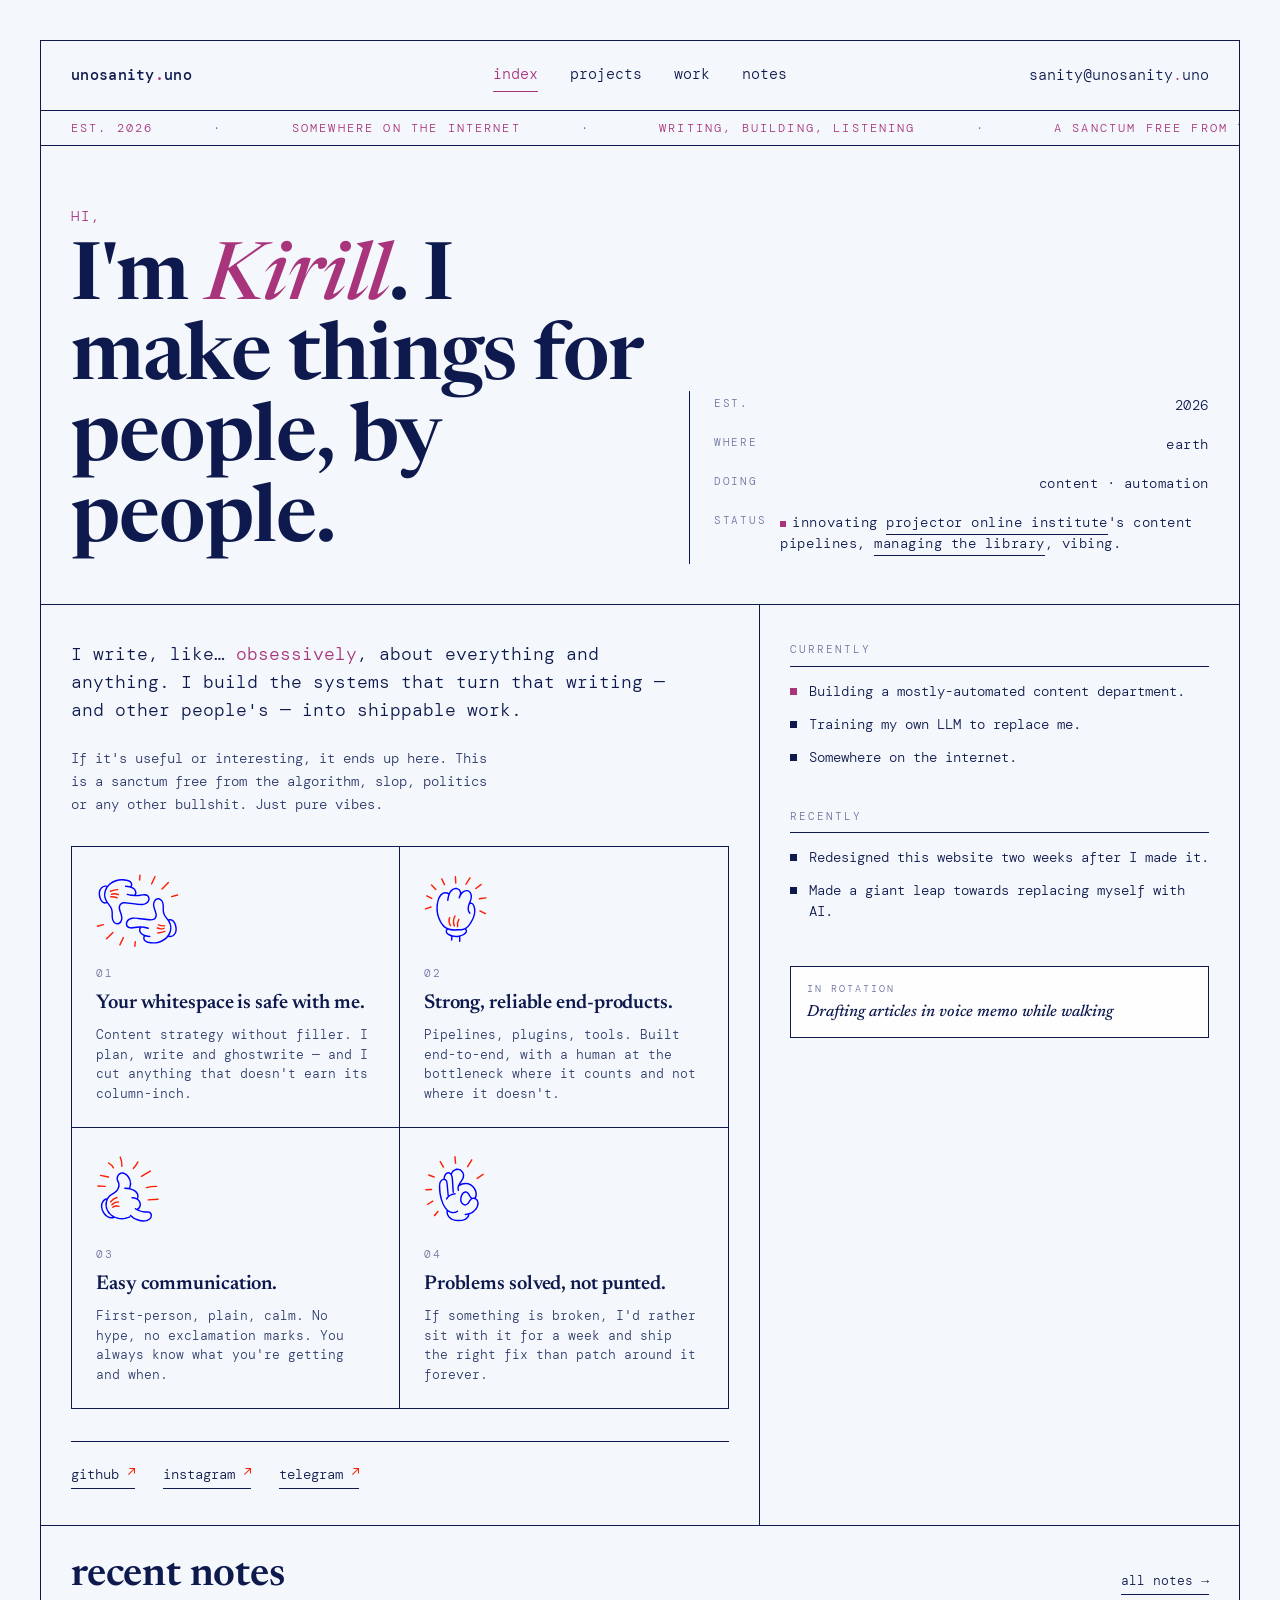
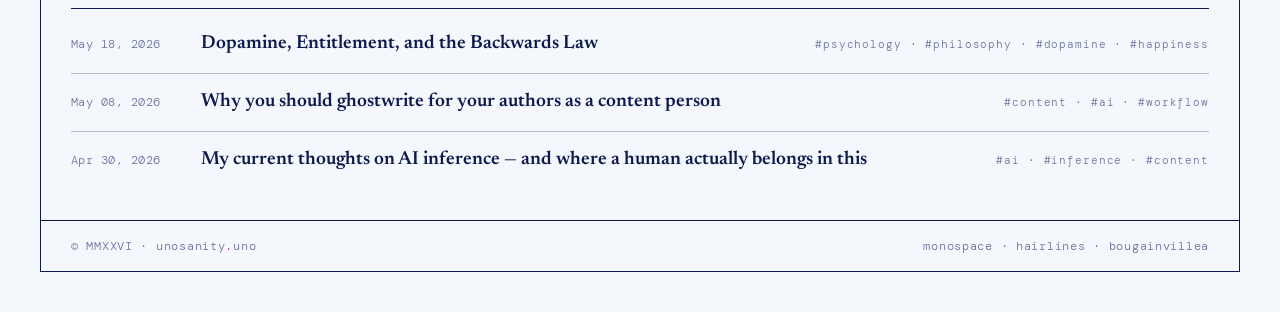
==== commit 7b553d71: "Update homepage recent notes: add dopamine essay, remove desktop control" ====
--- a/index.html
+++ b/index.html
@@ -494,6 +494,12 @@
         <a class="ks-link all-notes" href="notes.html">all notes →</a>
       </div>
 
+      <a class="note-row" href="notes.html#dopamine-entitlement-backwards-law">
+        <span class="note-date">May 18, 2026</span>
+        <span class="note-title">Dopamine, Entitlement, and the Backwards Law</span>
+        <span class="note-tags">#psychology · #philosophy · #dopamine · #happiness</span>
+      </a>
+
       <a class="note-row" href="notes.html#ghostwrite-for-your-authors">
         <span class="note-date">May 08, 2026</span>
         <span class="note-title">Why you should ghostwrite for your authors as a content person</span>
@@ -504,12 +510,6 @@
         <span class="note-date">Apr 30, 2026</span>
         <span class="note-title">My current thoughts on AI inference — and where a human actually belongs in this</span>
         <span class="note-tags">#ai · #inference · #content</span>
-      </a>
-
-      <a class="note-row" href="notes.html#desktop-control-plugin-creation">
-        <span class="note-date">Apr 27, 2026</span>
-        <span class="note-title">Desktop Control Plugin Creation</span>
-        <span class="note-tags">#reference · #software · #ai</span>
       </a>
 
     </section>
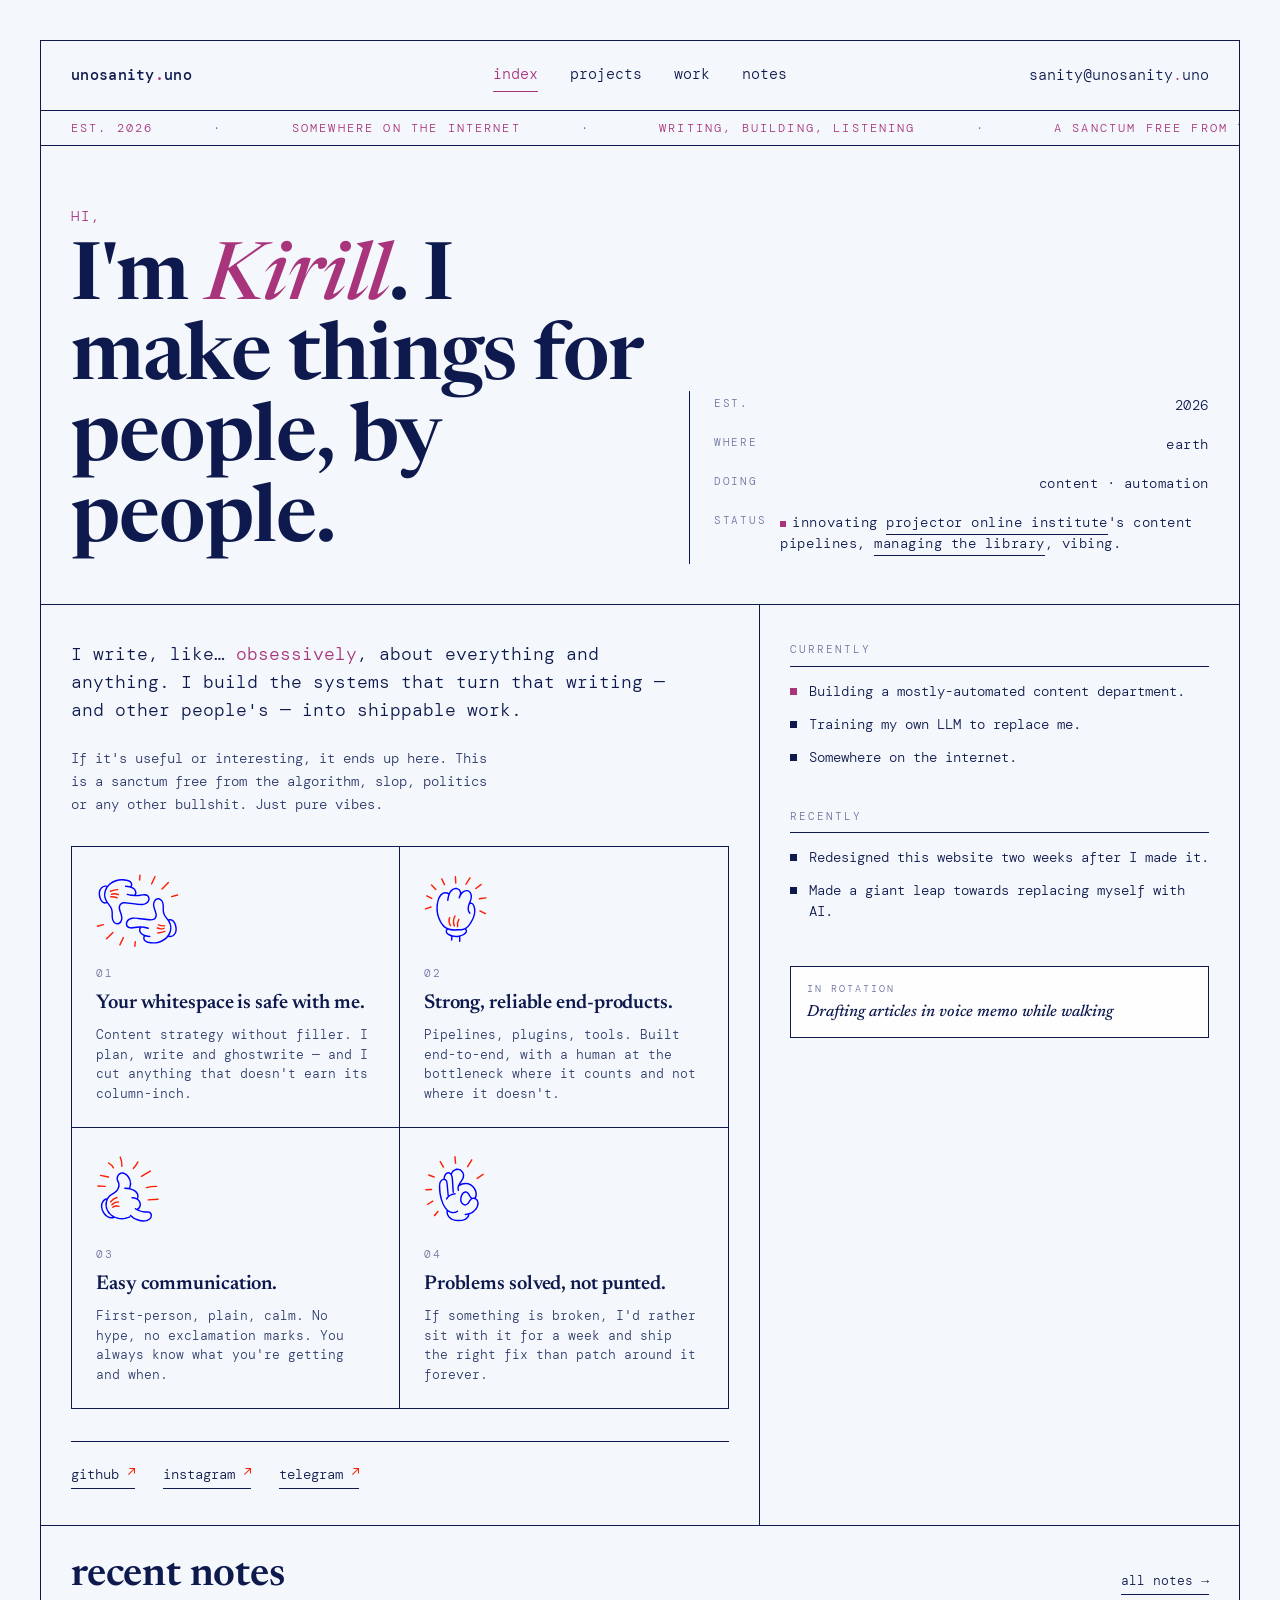
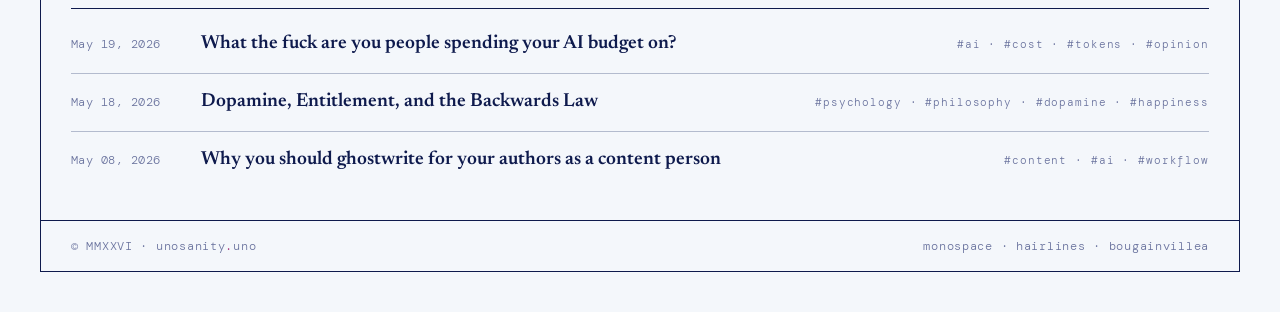
==== commit 22eeab15: "Add note: What the fuck are you people spending your AI budget on?" ====
--- a/index.html
+++ b/index.html
@@ -494,6 +494,12 @@
         <a class="ks-link all-notes" href="notes.html">all notes →</a>
       </div>
 
+      <a class="note-row" href="notes.html#ai-cost-vs-human">
+        <span class="note-date">May 19, 2026</span>
+        <span class="note-title">What the fuck are you people spending your AI budget on?</span>
+        <span class="note-tags">#ai · #cost · #tokens · #opinion</span>
+      </a>
+
       <a class="note-row" href="notes.html#dopamine-entitlement-backwards-law">
         <span class="note-date">May 18, 2026</span>
         <span class="note-title">Dopamine, Entitlement, and the Backwards Law</span>
@@ -504,12 +510,6 @@
         <span class="note-date">May 08, 2026</span>
         <span class="note-title">Why you should ghostwrite for your authors as a content person</span>
         <span class="note-tags">#content · #ai · #workflow</span>
-      </a>
-
-      <a class="note-row" href="notes.html#ai-inference-human-belongs">
-        <span class="note-date">Apr 30, 2026</span>
-        <span class="note-title">My current thoughts on AI inference — and where a human actually belongs in this</span>
-        <span class="note-tags">#ai · #inference · #content</span>
       </a>
 
     </section>
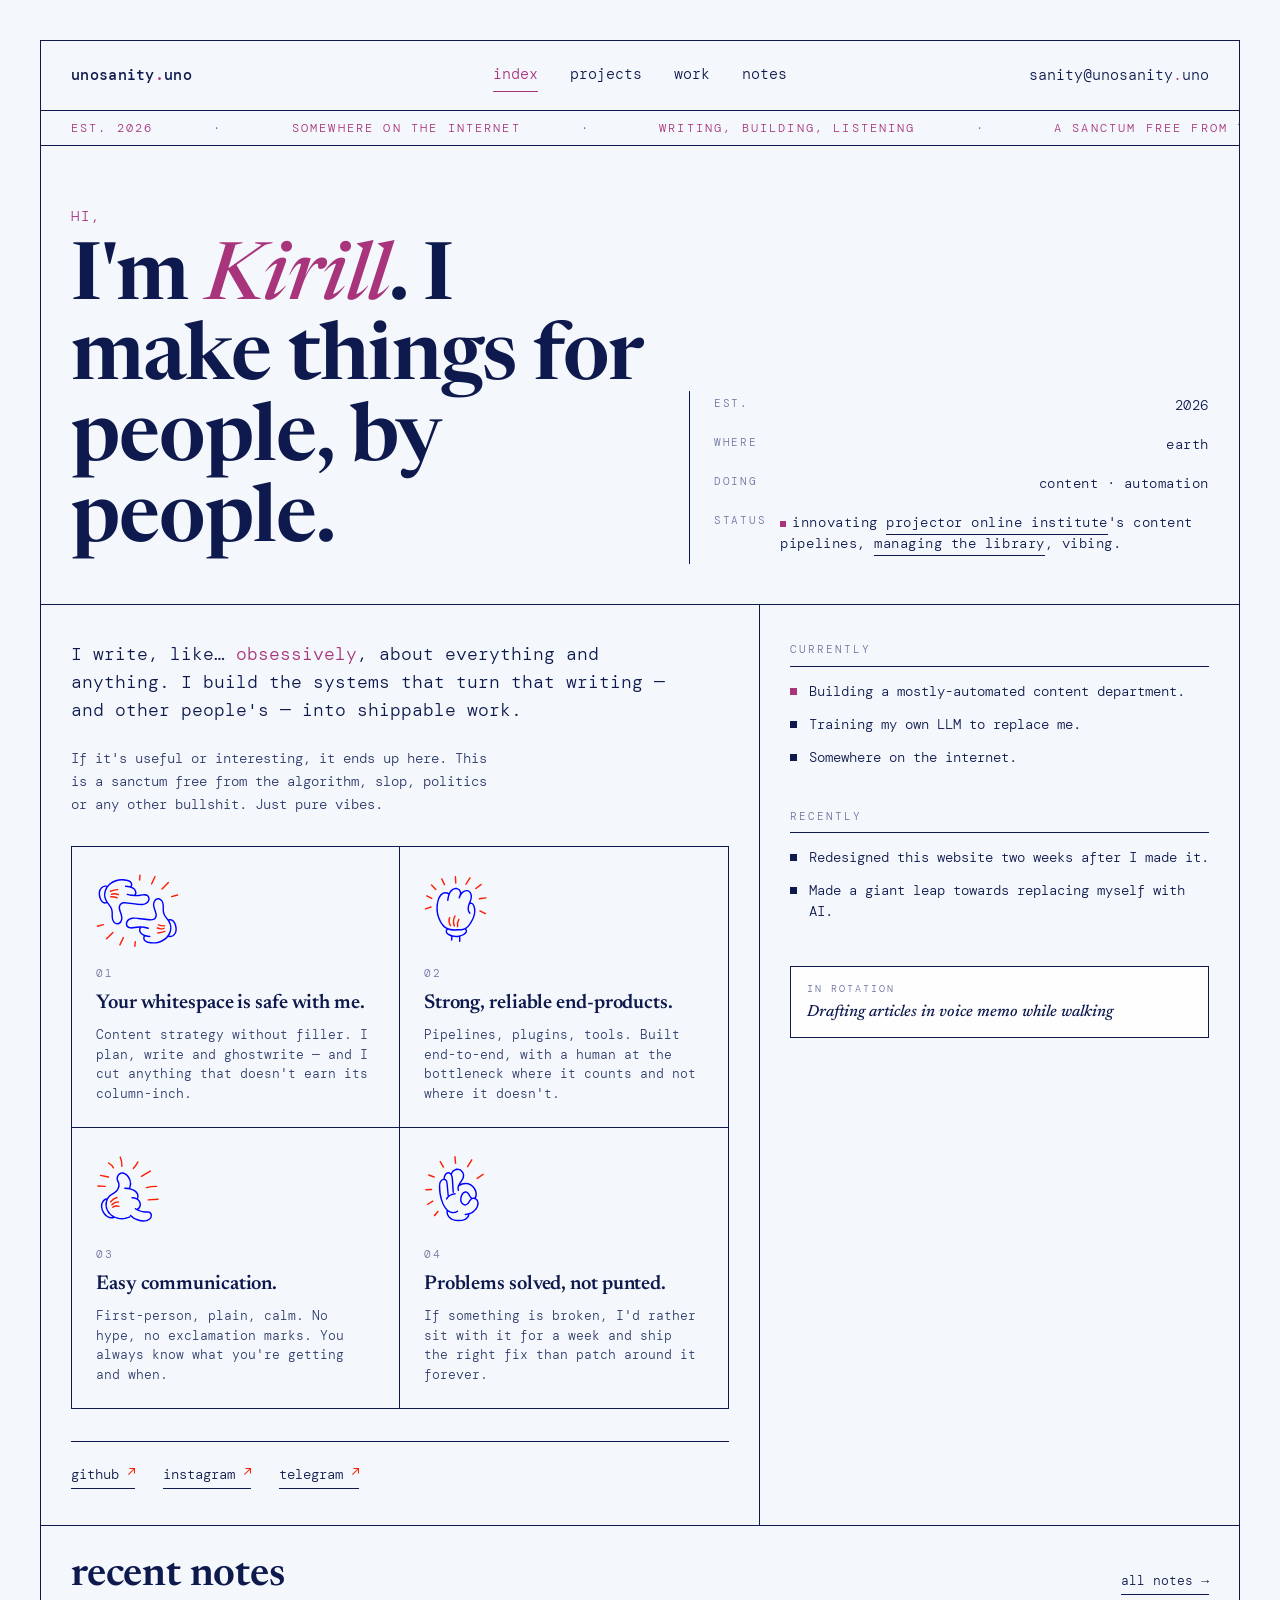
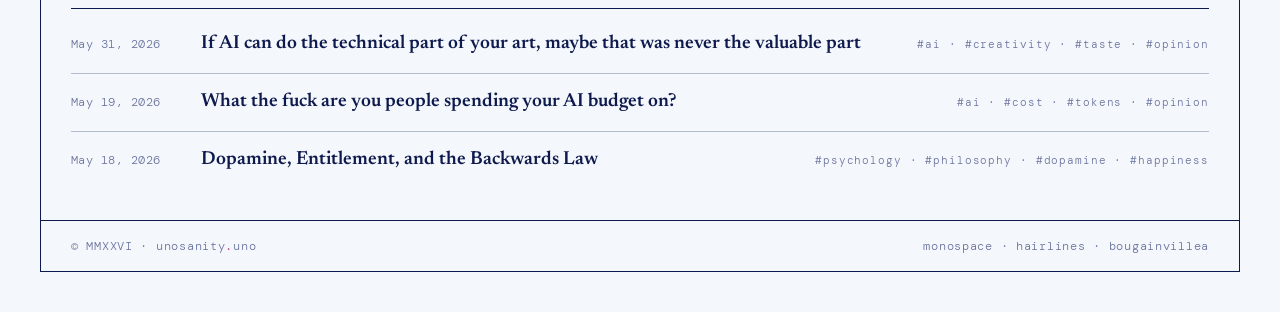
==== commit 7122dc41: "Add anti-AI sentiment note" ====
--- a/index.html
+++ b/index.html
@@ -4,8 +4,8 @@
 <meta charset="UTF-8">
 <meta name="viewport" content="width=device-width, initial-scale=1.0">
 <title>unosanity</title>
-<link rel="icon" href="assets/favicon.png">
-<link rel="stylesheet" href="style.css">
+<link rel="icon" href="/assets/favicon.png">
+<link rel="stylesheet" href="/style.css">
 <style>
 /* ─── HOME ─────────────────────────────────────────────── */
 
@@ -364,12 +364,12 @@
 <div class="frame">
 
   <nav class="site-nav">
-    <a class="nav-logo" href="index.html">unosanity<em>.</em>uno</a>
+    <a class="nav-logo" href="/">unosanity<em>.</em>uno</a>
     <div class="nav-links">
-      <a href="index.html" class="active">index</a>
-      <a href="projects.html">projects</a>
-      <a href="case-studies.html">work</a>
-      <a href="notes.html">notes</a>
+      <a href="/" class="active">index</a>
+      <a href="/projects/">projects</a>
+      <a href="/case-studies/">work</a>
+      <a href="/notes/">notes</a>
     </div>
     <a class="nav-email" href="https://t.me/kaysane3x6">sanity@unosanity<em>.</em>uno</a>
   </nav>
@@ -416,25 +416,25 @@
 
         <div class="usp-grid">
           <div class="usp-cell">
-            <img src="assets/icons/icon-whitespace.svg" alt="">
+            <img src="/assets/icons/icon-whitespace.svg" alt="">
             <span class="usp-num">01</span>
             <h3>Your whitespace is safe with me.</h3>
             <p>Content strategy without filler. I plan, write and ghostwrite — and I cut anything that doesn't earn its column-inch.</p>
           </div>
           <div class="usp-cell">
-            <img src="assets/icons/icon-strong.svg" alt="">
+            <img src="/assets/icons/icon-strong.svg" alt="">
             <span class="usp-num">02</span>
             <h3>Strong, reliable end-products.</h3>
             <p>Pipelines, plugins, tools. Built end-to-end, with a human at the bottleneck where it counts and not where it doesn't.</p>
           </div>
           <div class="usp-cell">
-            <img src="assets/icons/icon-call.svg" alt="">
+            <img src="/assets/icons/icon-call.svg" alt="">
             <span class="usp-num">03</span>
             <h3>Easy communication.</h3>
             <p>First-person, plain, calm. No hype, no exclamation marks. You always know what you're getting and when.</p>
           </div>
           <div class="usp-cell">
-            <img src="assets/icons/icon-ok.svg" alt="">
+            <img src="/assets/icons/icon-ok.svg" alt="">
             <span class="usp-num">04</span>
             <h3>Problems solved, not punted.</h3>
             <p>If something is broken, I'd rather sit with it for a week and ship the right fix than patch around it forever.</p>
@@ -491,27 +491,27 @@
     <section class="recent-notes">
       <div class="recent-notes-header">
         <h2>recent notes</h2>
-        <a class="ks-link all-notes" href="notes.html">all notes →</a>
+        <a class="ks-link all-notes" href="/notes/">all notes →</a>
       </div>
 
-      <a class="note-row" href="notes.html#ai-cost-vs-human">
+      <a class="note-row" href="/notes/#ai-technical-part-not-valuable-part">
+        <span class="note-date">May 31, 2026</span>
+        <span class="note-title">If AI can do the technical part of your art, maybe that was never the valuable part</span>
+        <span class="note-tags">#ai · #creativity · #taste · #opinion</span>
+      </a>
+
+      <a class="note-row" href="/notes/#ai-cost-vs-human">
         <span class="note-date">May 19, 2026</span>
         <span class="note-title">What the fuck are you people spending your AI budget on?</span>
         <span class="note-tags">#ai · #cost · #tokens · #opinion</span>
       </a>
 
-      <a class="note-row" href="notes.html#dopamine-entitlement-backwards-law">
+      <a class="note-row" href="/notes/#dopamine-entitlement-backwards-law">
         <span class="note-date">May 18, 2026</span>
         <span class="note-title">Dopamine, Entitlement, and the Backwards Law</span>
         <span class="note-tags">#psychology · #philosophy · #dopamine · #happiness</span>
       </a>
 
-      <a class="note-row" href="notes.html#ghostwrite-for-your-authors">
-        <span class="note-date">May 08, 2026</span>
-        <span class="note-title">Why you should ghostwrite for your authors as a content person</span>
-        <span class="note-tags">#content · #ai · #workflow</span>
-      </a>
-
     </section>
 
     <footer class="site-footer">
@@ -522,7 +522,7 @@
   </main>
 </div>
 
-<script src="pixel-trail.js"></script>
+<script src="/pixel-trail.js"></script>
 <script>
   initPixelTrail({
     pixelSize: 14,
